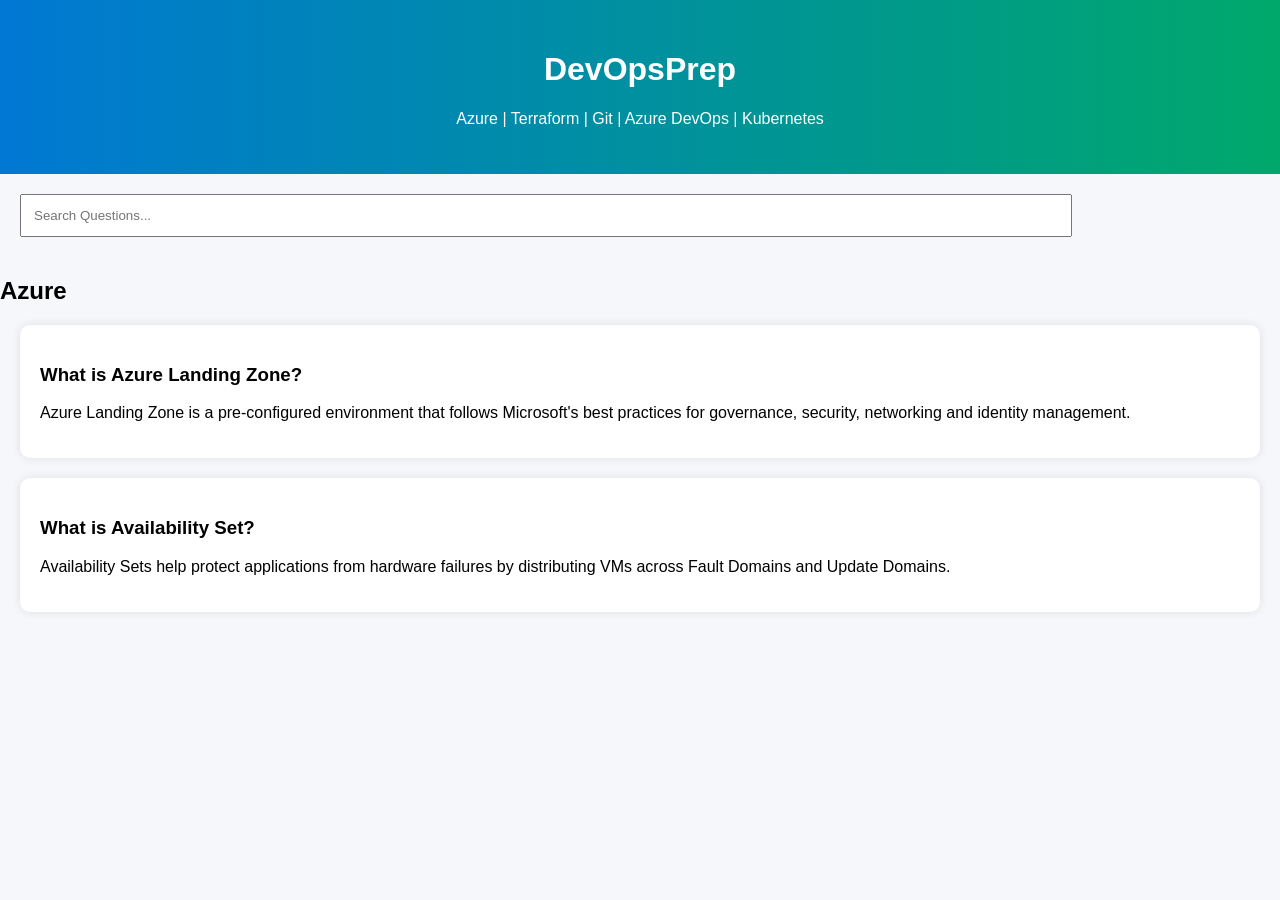
==== index.html @ bb23c623 "Initial Commit" ====
<!DOCTYPE html>
<html>
<head>
    <title>DevOpsPrep</title>
    <link rel="stylesheet" href="style.css">
</head>
<body>

<header>
    <h1>DevOpsPrep</h1>
    <p>Azure | Terraform | Git | Azure DevOps | Kubernetes</p>
</header>

<input type="text" id="search" placeholder="Search Questions...">

<section>

<h2>Azure</h2>

<div class="card">
<h3>What is Azure Landing Zone?</h3>
<p>
Azure Landing Zone is a pre-configured environment that follows Microsoft's best practices for governance, security, networking and identity management.
</p>
</div>

<div class="card">
<h3>What is Availability Set?</h3>
<p>
Availability Sets help protect applications from hardware failures by distributing VMs across Fault Domains and Update Domains.
</p>
</div>

</section>

<script src="script.js"></script>

</body>
</html>
---- style.css ----
body{
font-family:Arial;
background:#f5f7fa;
margin:0;
}

header{
background:linear-gradient(
90deg,
#0078D4,
#00A86B
);
color:white;
padding:30px;
text-align:center;
}

#search{
width:80%;
padding:12px;
margin:20px;
}

.card{
background:white;
margin:20px;
padding:20px;
border-radius:10px;
box-shadow:0 0 10px rgba(0,0,0,.1);
}
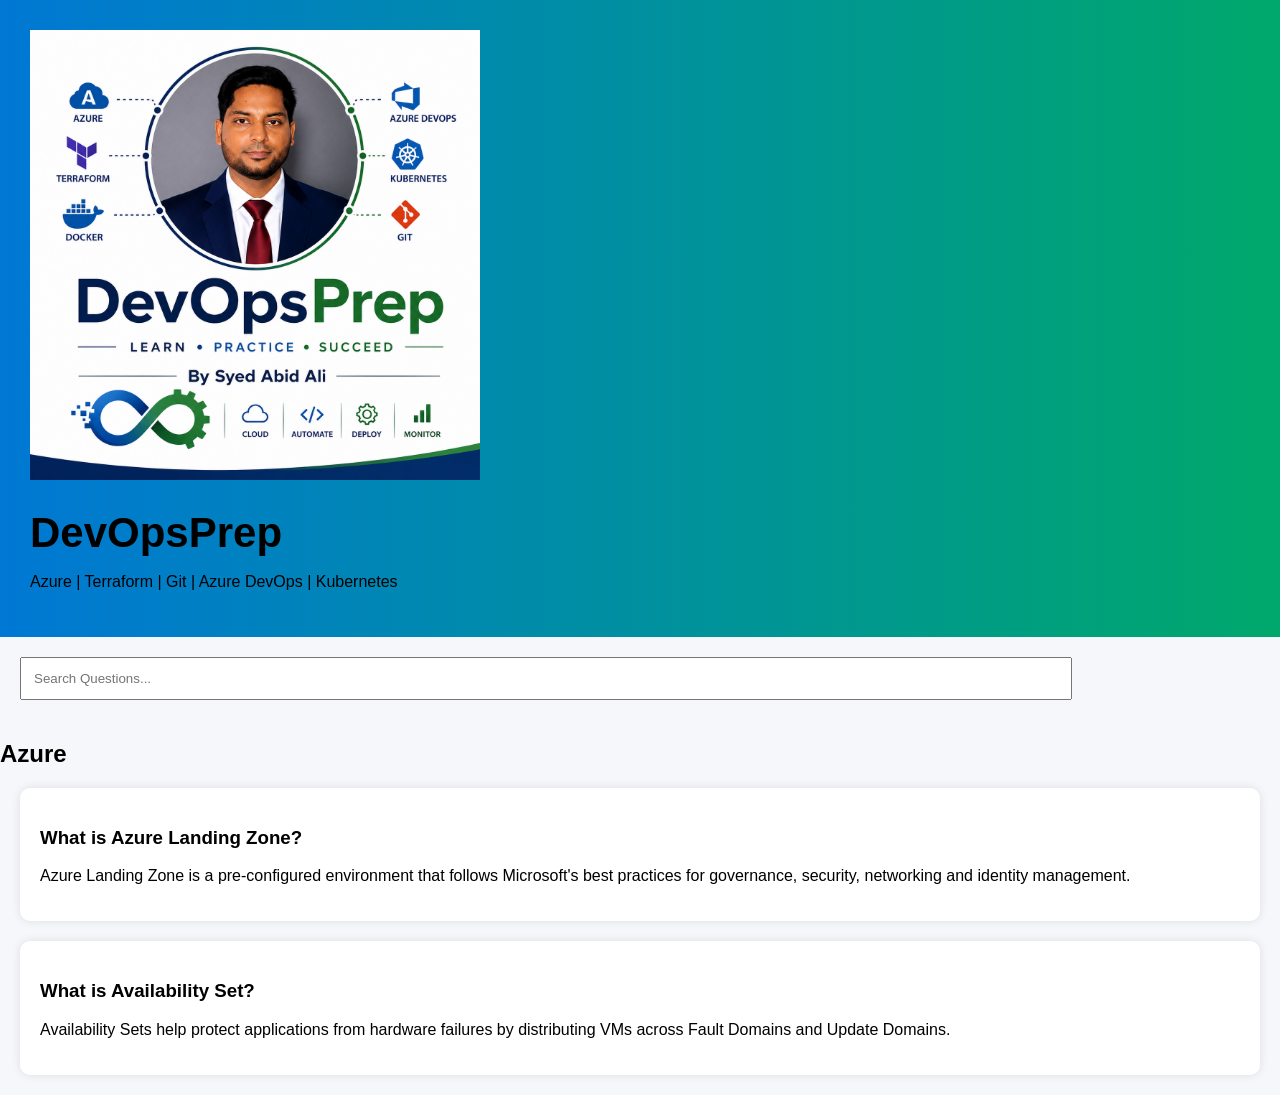
==== commit fbdc1b47: "logo-add" ====
--- a/index.html
+++ b/index.html
@@ -7,6 +7,7 @@
 <body>
 
 <header>
+    <img src="images/logo.png" alt="DevOpsPrep Logo" width="450">
     <h1>DevOpsPrep</h1>
     <p>Azure | Terraform | Git | Azure DevOps | Kubernetes</p>
 </header>
--- a/style.css
+++ b/style.css
@@ -5,14 +5,20 @@
 }
 
 header{
-background:linear-gradient(
-90deg,
-#0078D4,
-#00A86B
-);
-color:white;
+background: linear-gradient(90deg,#0078D4,#00A86B);
+color;
 padding:30px;
-text-align:center;
+text-align;
+}
+
+header img{
+display;
+margin:0 auto 15px;
+}
+
+header h1{
+margin:10px 0;
+font-size:42px;
 }
 
 #search{
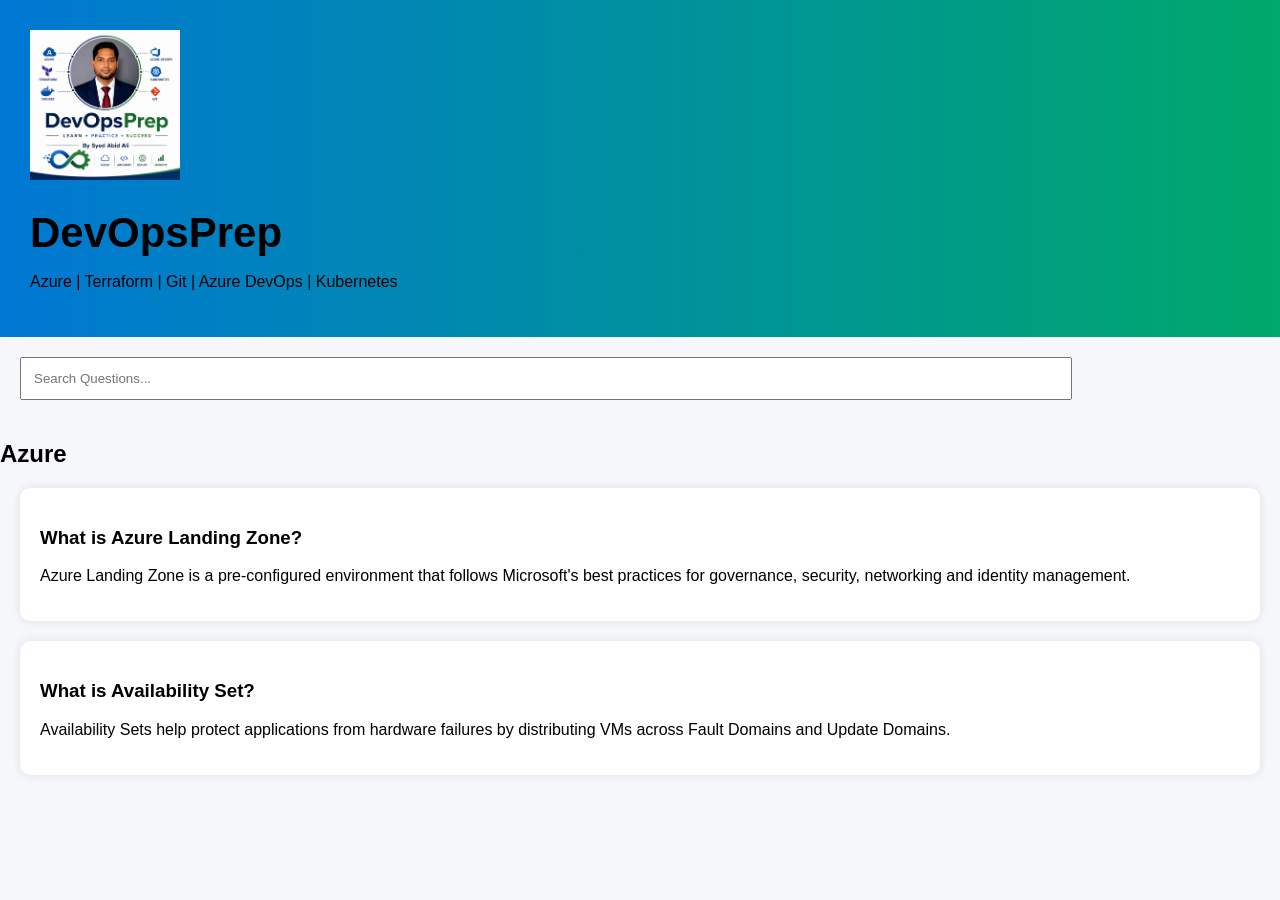
==== commit 05def289: "logo-resize" ====
--- a/index.html
+++ b/index.html
@@ -7,7 +7,7 @@
 <body>
 
 <header>
-    <img src="images/logo.png" alt="DevOpsPrep Logo" width="450">
+    <img src="images/logo.png" alt="DevOpsPrep Logo" width="150">
     <h1>DevOpsPrep</h1>
     <p>Azure | Terraform | Git | Azure DevOps | Kubernetes</p>
 </header>
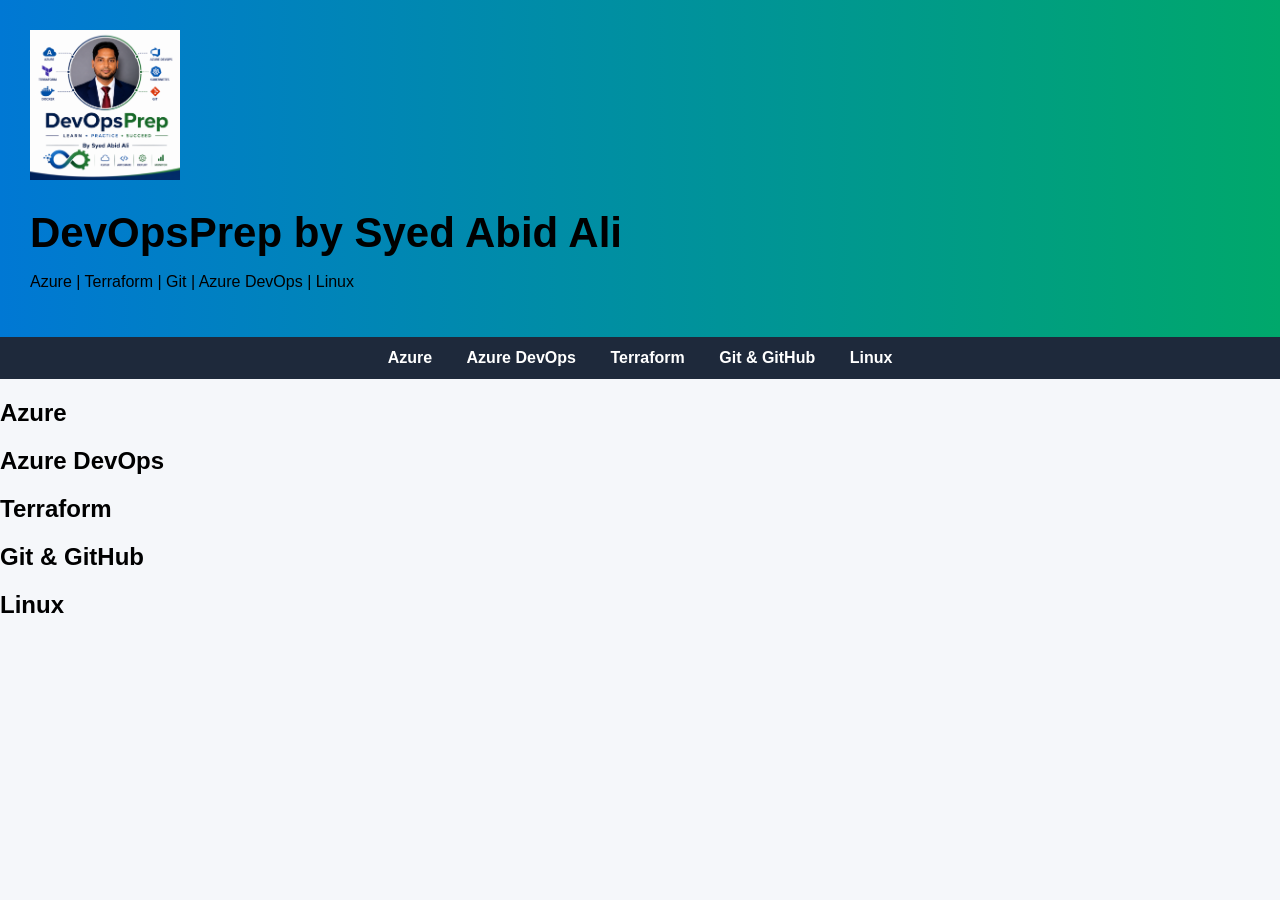
==== commit 1c33cfa5: "navigation-add" ====
--- a/index.html
+++ b/index.html
@@ -8,30 +8,41 @@
 
 <header>
     <img src="images/logo.png" alt="DevOpsPrep Logo" width="150">
-    <h1>DevOpsPrep</h1>
-    <p>Azure | Terraform | Git | Azure DevOps | Kubernetes</p>
+    <h1>DevOpsPrep by Syed Abid Ali</h1>
+    <p>Azure | Terraform | Git | Azure DevOps | Linux</p>
 </header>
+<!-- Navigation Menu -->
+<nav class="navbar">
+    <a href="#azure">Azure</a>
+    <a href="#ado">Azure DevOps</a>
+    <a href="#terraform">Terraform</a>
+    <a href="#git">Git & GitHub</a>
+    <a href="#linux">Linux</a>
+</nav>
 
-<input type="text" id="search" placeholder="Search Questions...">
+<section id="azure">
+    <h2>Azure</h2>
+    <!-- Azure content -->
+</section>
 
-<section>
+<section id="ado">
+    <h2>Azure DevOps</h2>
+    <!-- Azure DevOps content -->
+</section>
 
-<h2>Azure</h2>
+<section id="terraform">
+    <h2>Terraform</h2>
+    <!-- Terraform content -->
+</section>
 
-<div class="card">
-<h3>What is Azure Landing Zone?</h3>
-<p>
-Azure Landing Zone is a pre-configured environment that follows Microsoft's best practices for governance, security, networking and identity management.
-</p>
-</div>
+<section id="git">
+    <h2>Git & GitHub</h2>
+    <!-- Git content -->
+</section>
 
-<div class="card">
-<h3>What is Availability Set?</h3>
-<p>
-Availability Sets help protect applications from hardware failures by distributing VMs across Fault Domains and Update Domains.
-</p>
-</div>
-
+<section id="linux">
+    <h2>Linux</h2>
+    <!-- Linux content -->
 </section>
 
 <script src="script.js"></script>
--- a/style.css
+++ b/style.css
@@ -33,4 +33,29 @@
 padding:20px;
 border-radius:10px;
 box-shadow:0 0 10px rgba(0,0,0,.1);
+}
+
+/* Navigation Menu */
+.navbar {
+    background: #1e293b;
+    padding: 12px;
+    text-align: center;
+    position: sticky;
+    top: 0;
+    z-index: 1000;
+}
+
+.navbar a {
+    color: white;
+    text-decoration: none;
+    margin: 0 15px;
+    font-weight: 600;
+    transition: color 0.3s;
+}
+
+.navbar a:hover {
+    color: #38bdf8;
+}
+html {
+    scroll-behavior: smooth;
 }
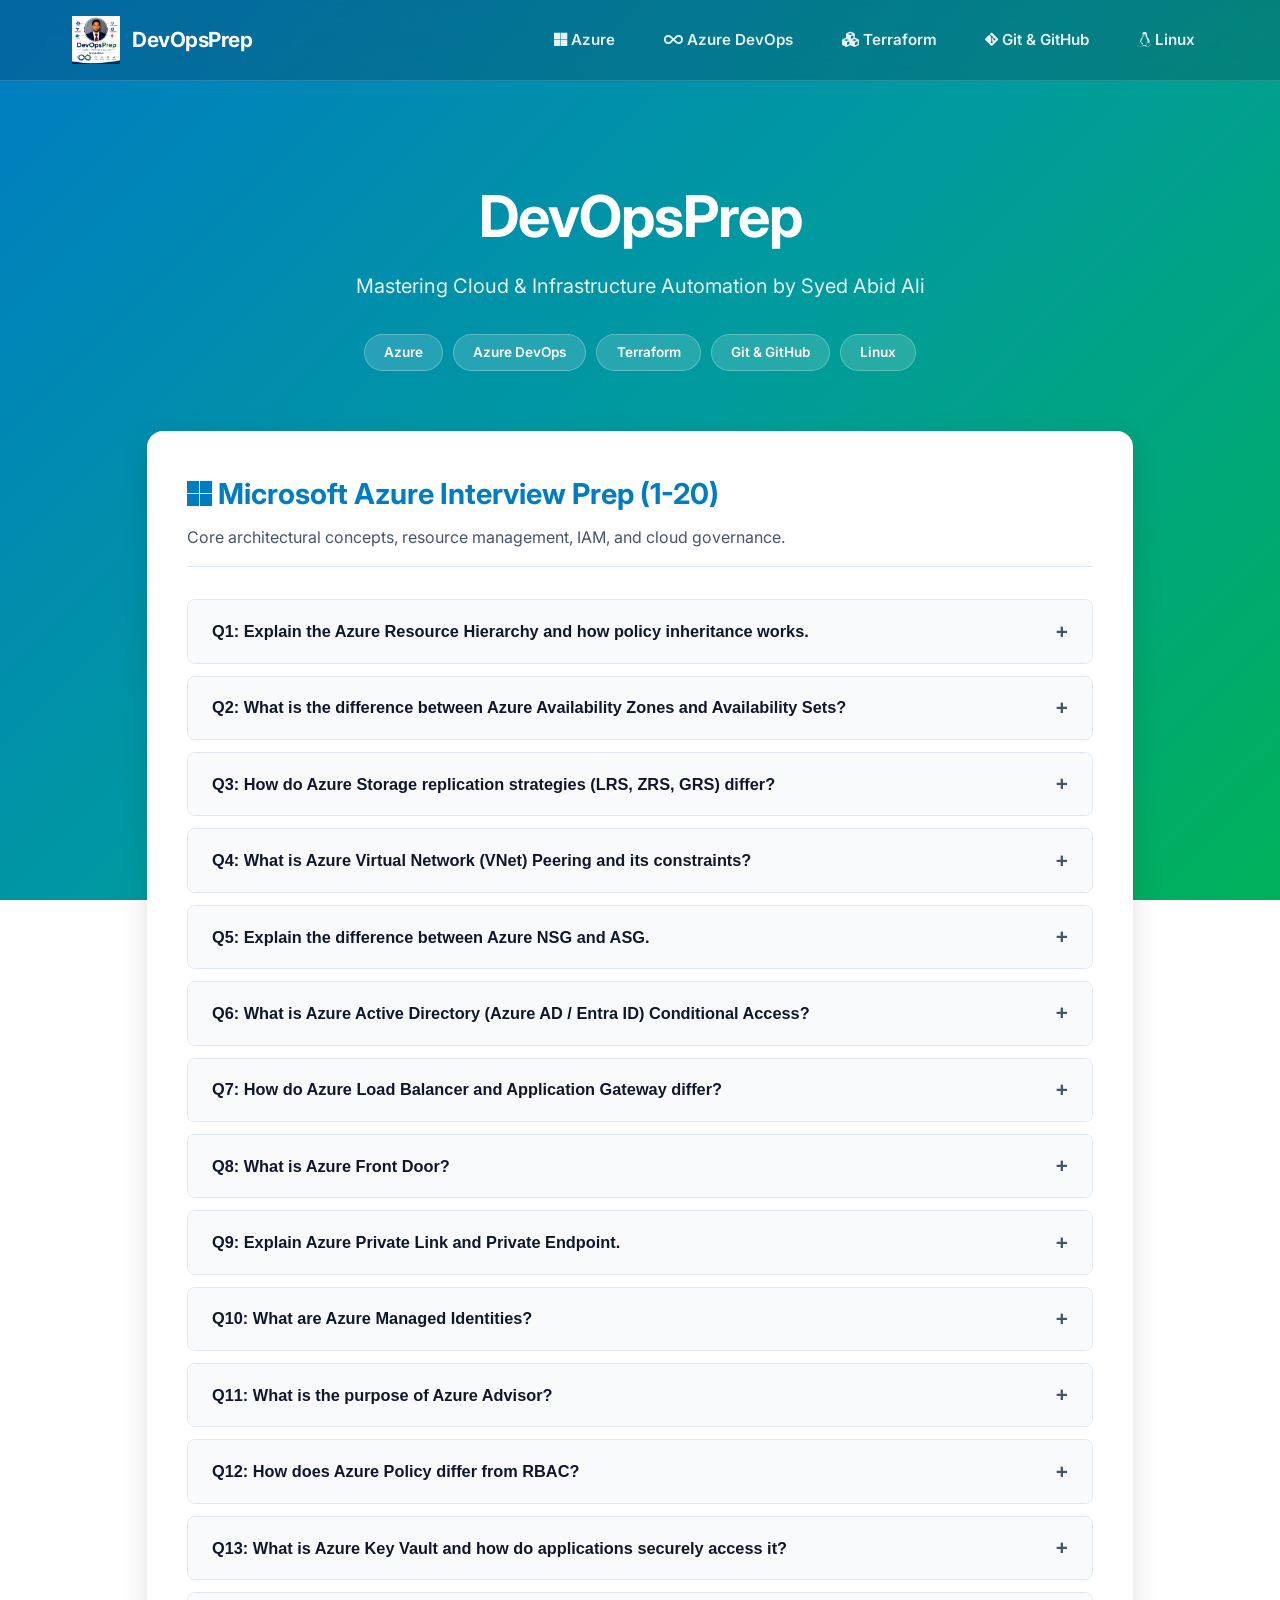
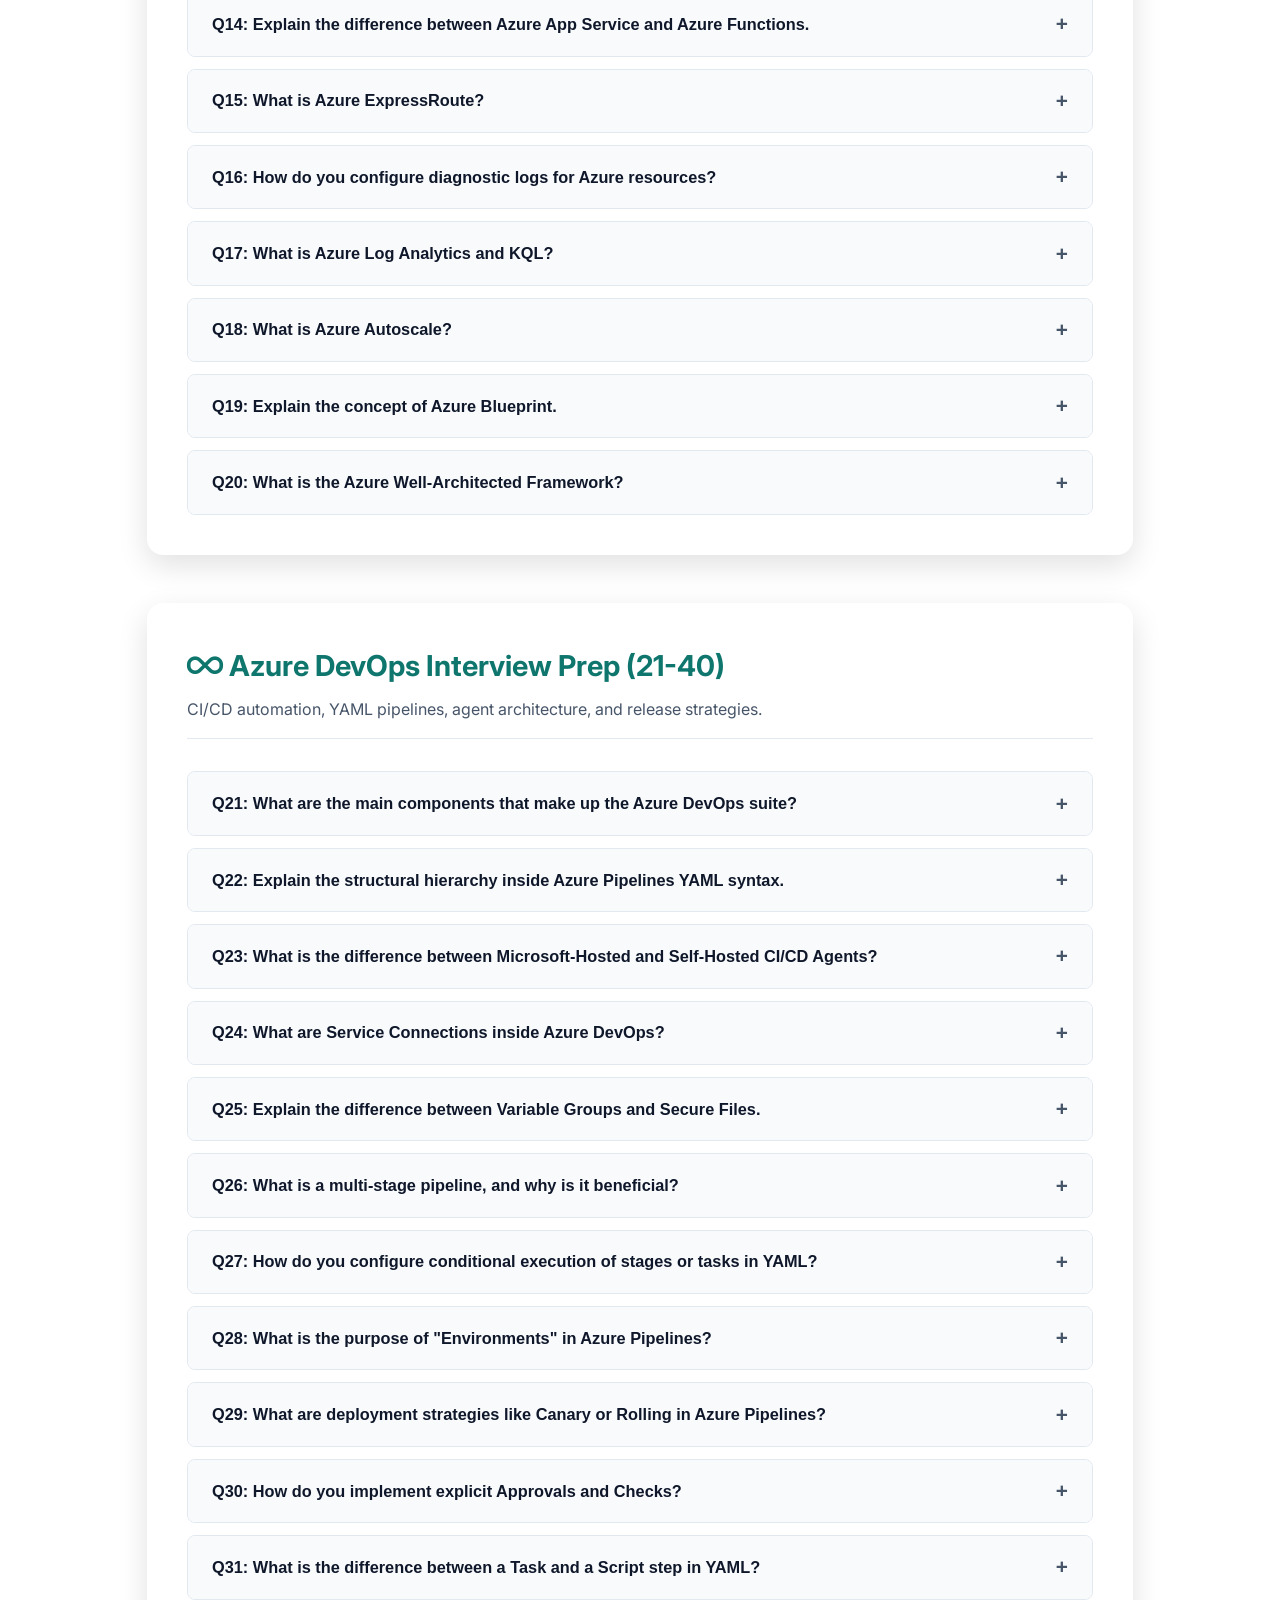
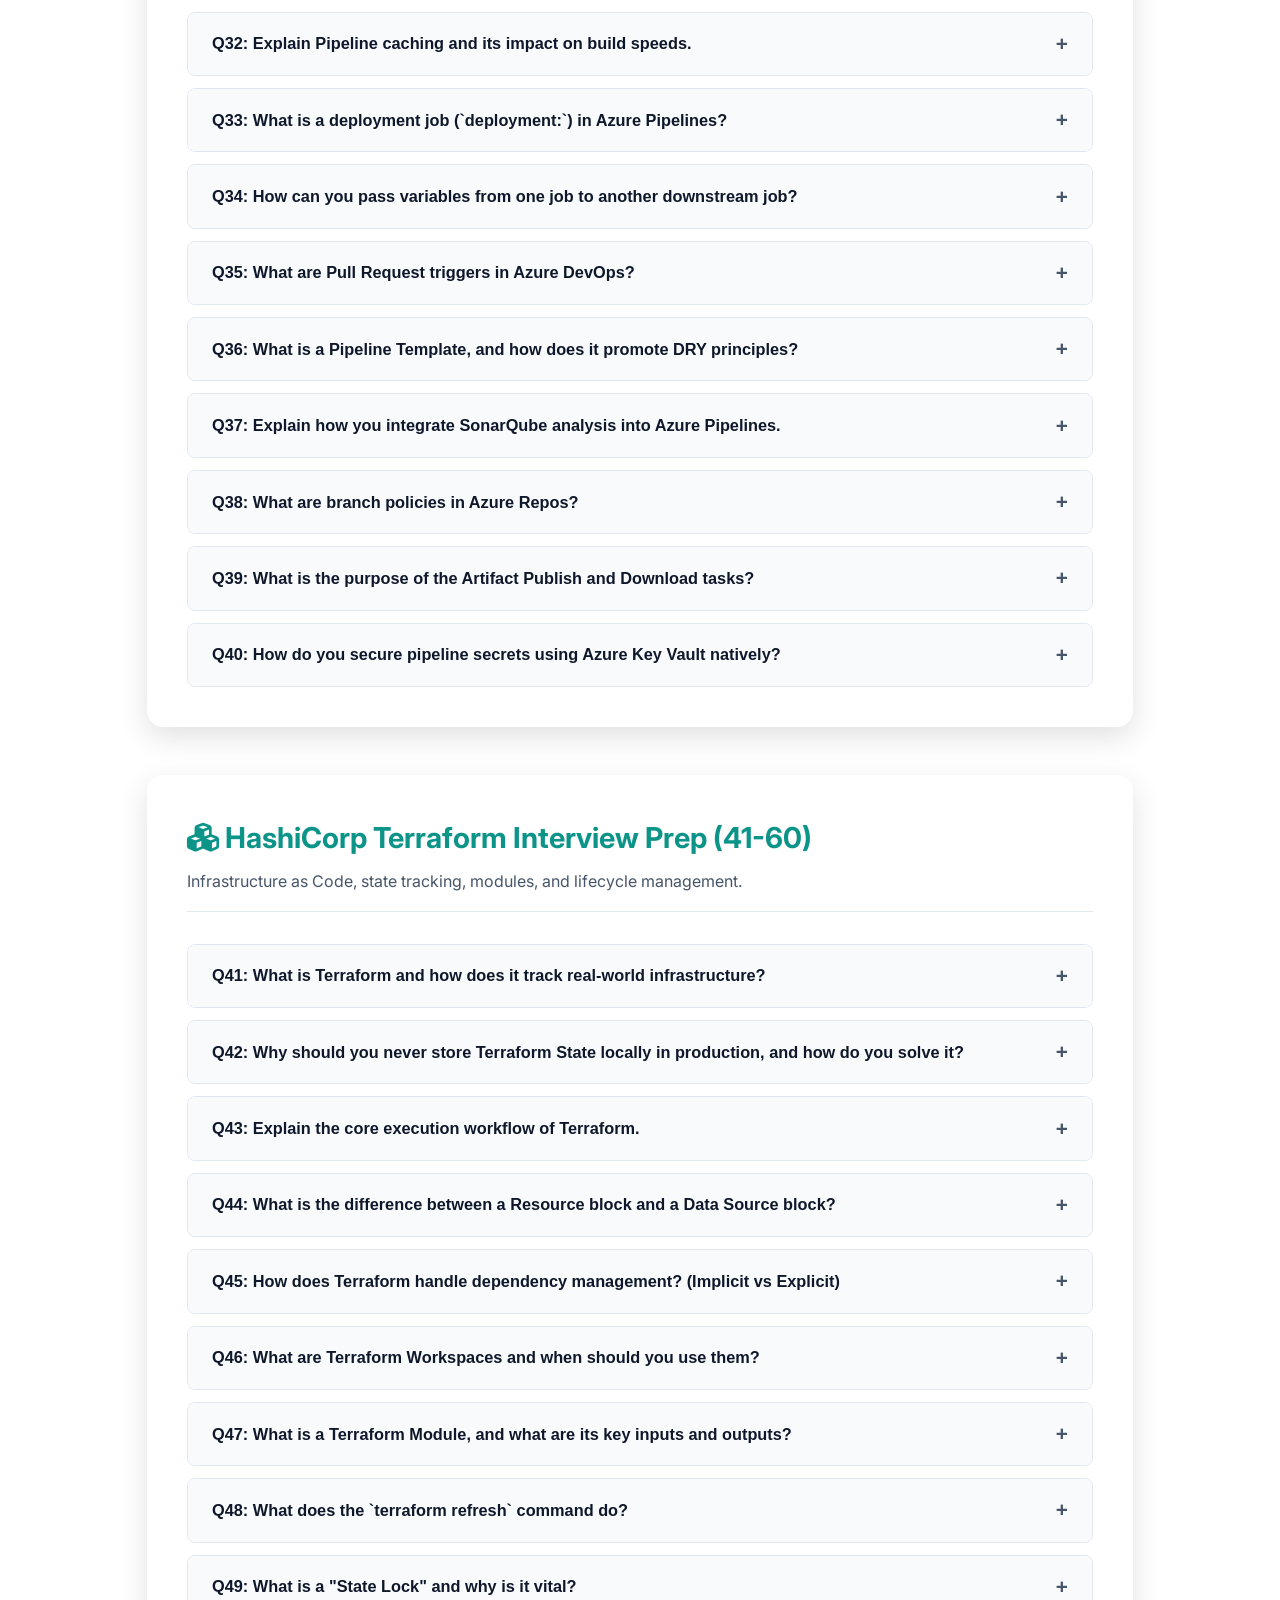
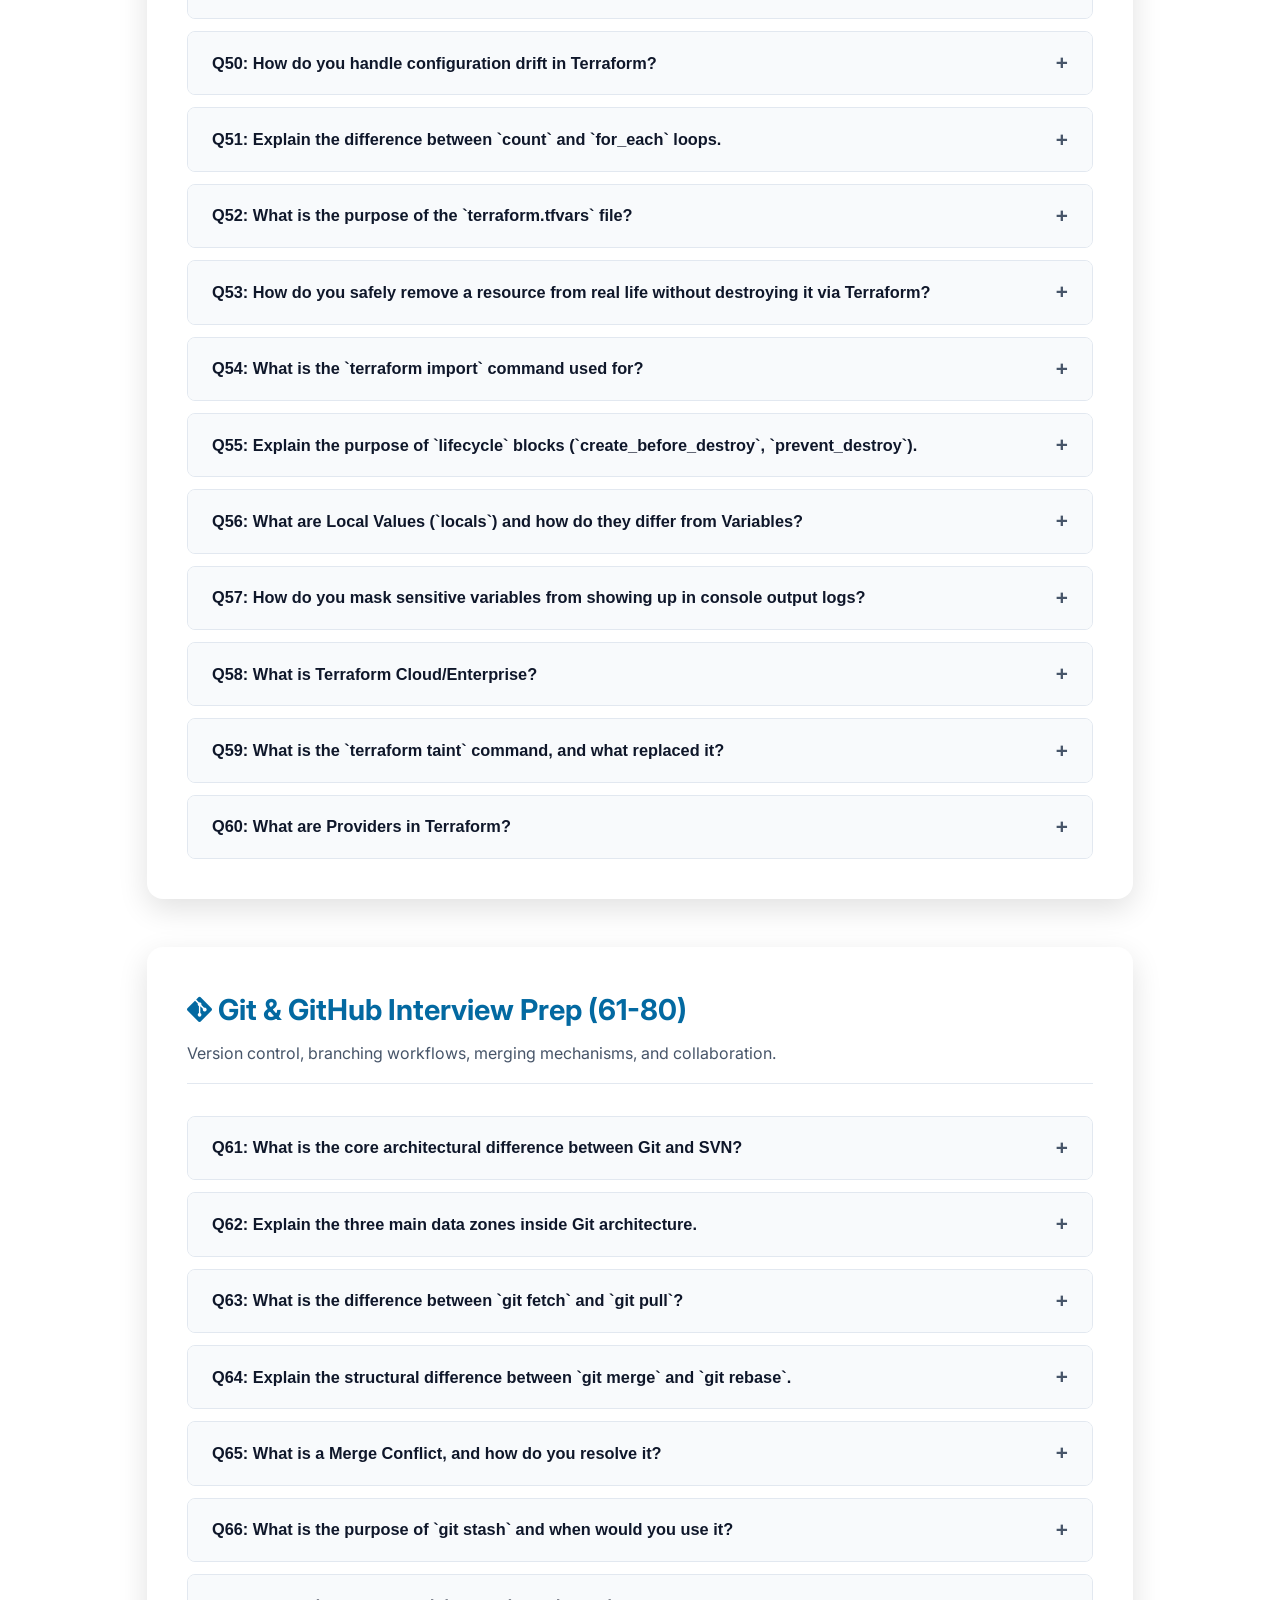
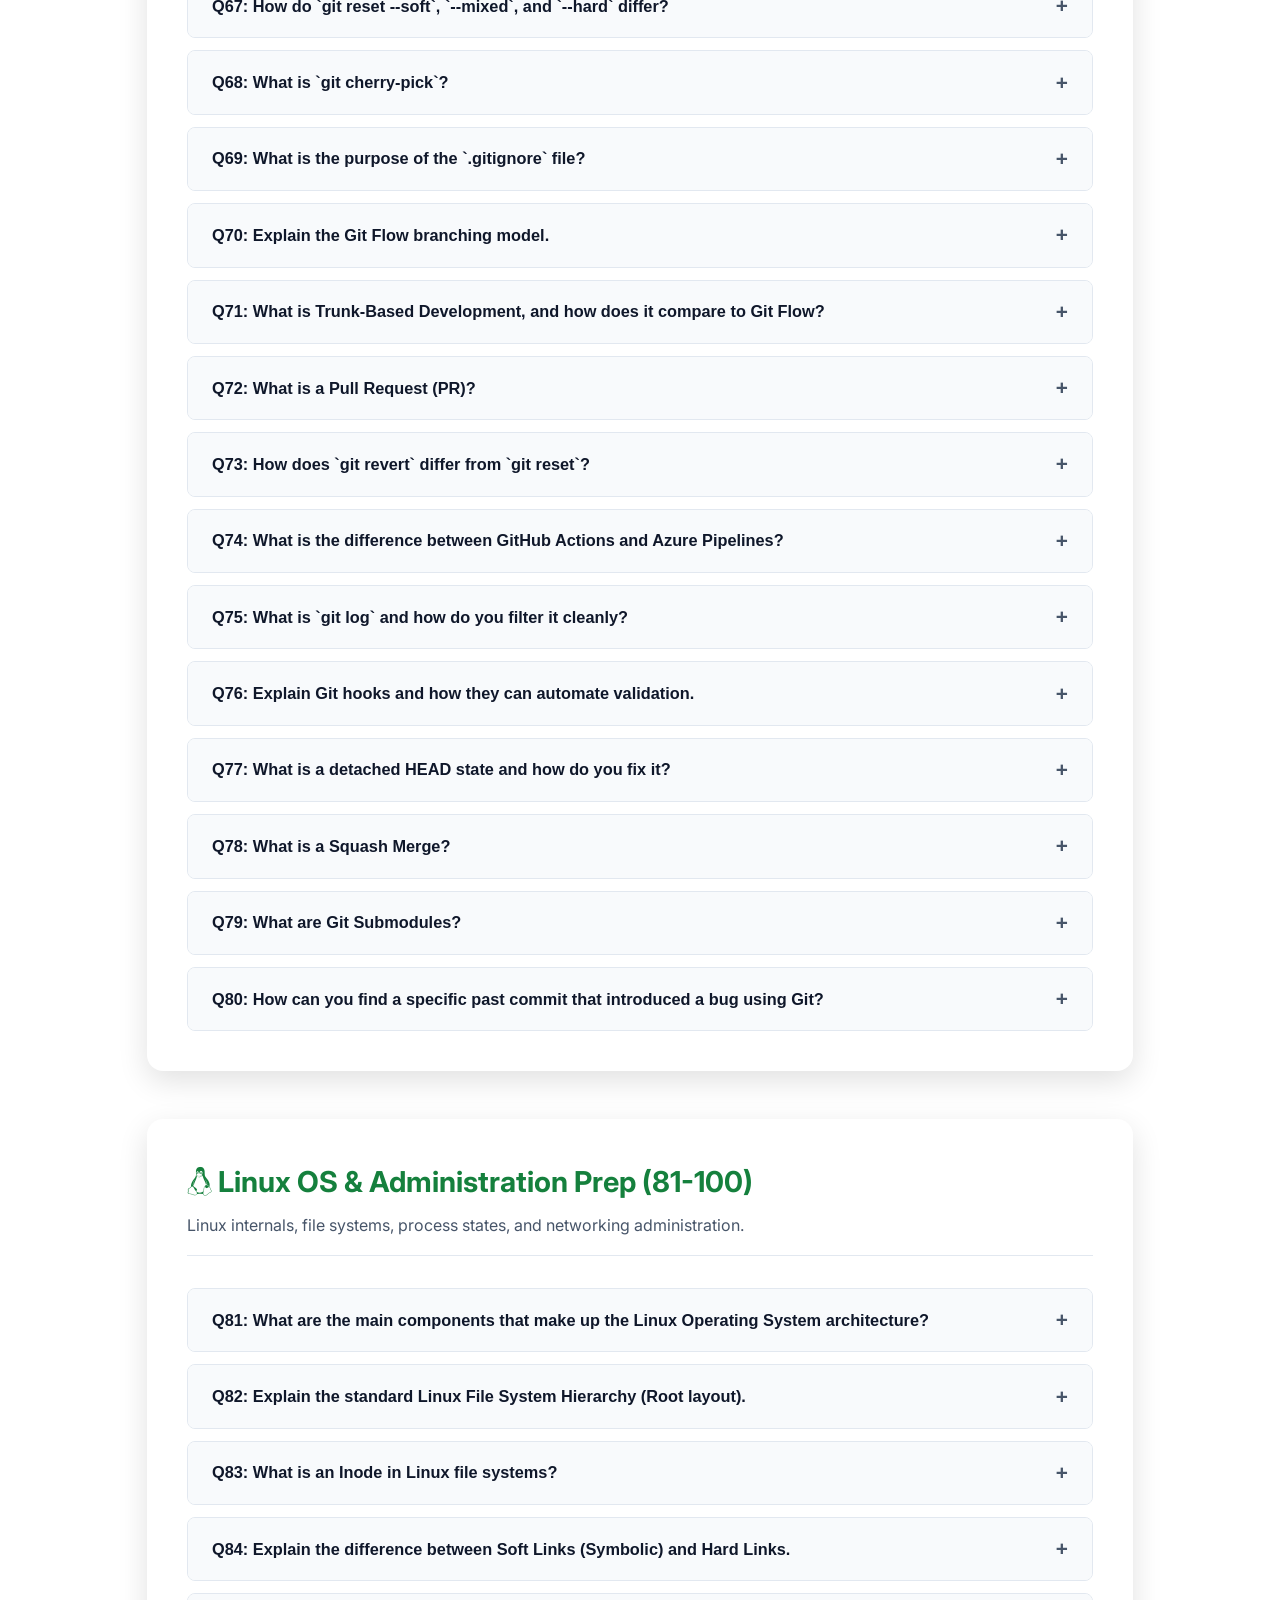
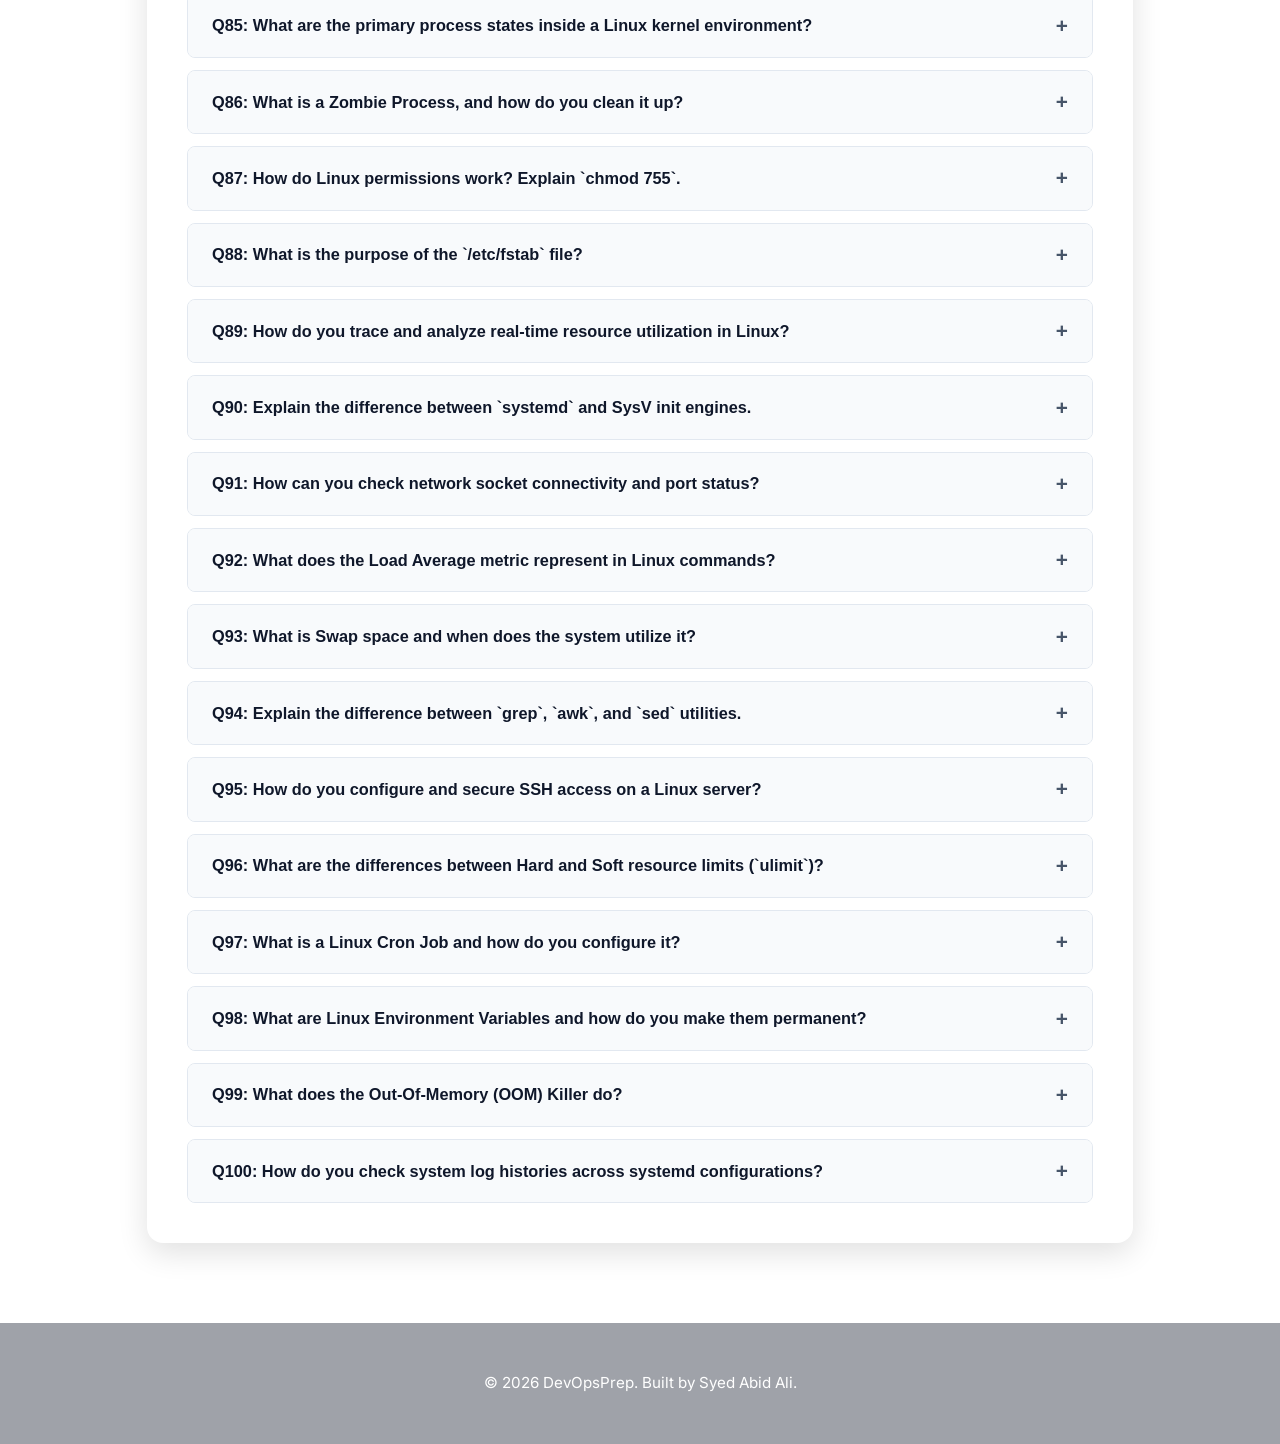
==== commit c820bde6: "q&a-added" ====
--- a/index.html
+++ b/index.html
@@ -1,51 +1,801 @@
 <!DOCTYPE html>
-<html>
+<html lang="en">
 <head>
-    <title>DevOpsPrep</title>
+    <meta charset="UTF-8">
+    <meta name="viewport" content="width=device-width, initial-scale=1.0">
+    <title>DevOpsPrep | Syed Abid Ali</title>
+    <link href="https://fonts.googleapis.com/css2?family=Inter:wght@300;400;500;600;700&display=swap" rel="stylesheet">
+    <link rel="stylesheet" href="https://cdnjs.cloudflare.com/ajax/libs/font-awesome/6.4.0/css/all.min.css">
     <link rel="stylesheet" href="style.css">
 </head>
 <body>
 
-<header>
-    <img src="images/logo.png" alt="DevOpsPrep Logo" width="150">
-    <h1>DevOpsPrep by Syed Abid Ali</h1>
-    <p>Azure | Terraform | Git | Azure DevOps | Linux</p>
-</header>
-<!-- Navigation Menu -->
-<nav class="navbar">
-    <a href="#azure">Azure</a>
-    <a href="#ado">Azure DevOps</a>
-    <a href="#terraform">Terraform</a>
-    <a href="#git">Git & GitHub</a>
-    <a href="#linux">Linux</a>
-</nav>
-
-<section id="azure">
-    <h2>Azure</h2>
-    <!-- Azure content -->
-</section>
-
-<section id="ado">
-    <h2>Azure DevOps</h2>
-    <!-- Azure DevOps content -->
-</section>
-
-<section id="terraform">
-    <h2>Terraform</h2>
-    <!-- Terraform content -->
-</section>
-
-<section id="git">
-    <h2>Git & GitHub</h2>
-    <!-- Git content -->
-</section>
-
-<section id="linux">
-    <h2>Linux</h2>
-    <!-- Linux content -->
-</section>
-
-<script src="script.js"></script>
-
+    <!-- Fixed Navigation Header -->
+    <header class="main-header">
+        <div class="nav-container">
+            <div class="logo-area">
+                <img src="images/logo.png" alt="DevOpsPrep Logo" class="logo">
+                <span class="site-title">DevOpsPrep</span>
+            </div>
+            <nav class="navbar">
+                <a href="#azure"><i class="fab fa-microsoft"></i> Azure</a>
+                <a href="#ado"><i class="fas fa-infinity"></i> Azure DevOps</a>
+                <a href="#terraform"><i class="fas fa-cubes"></i> Terraform</a>
+                <a href="#git"><i class="fab fa-git-alt"></i> Git & GitHub</a>
+                <a href="#linux"><i class="fab fa-linux"></i> Linux</a>
+            </nav>
+        </div>
+    </header>
+
+    <!-- Hero Section -->
+    <section class="hero">
+        <div class="hero-content">
+            <h1>DevOpsPrep</h1>
+            <p class="subtitle">Mastering Cloud & Infrastructure Automation by Syed Abid Ali</p>
+            <div class="tags">
+                <span>Azure</span>
+                <span>Azure DevOps</span>
+                <span>Terraform</span>
+                <span>Git & GitHub</span>
+                <span>Linux</span>
+            </div>
+        </div>
+    </section>
+
+    <!-- Main Interview Dashboard -->
+    <main class="content-container">
+        
+        <!-- ================= AZURE SECTION ================= -->
+        <section id="azure" class="card-section">
+            <h2><i class="fab fa-microsoft"></i> Microsoft Azure Interview Prep (1-20)</h2>
+            <p class="section-desc">Core architectural concepts, resource management, IAM, and cloud governance.</p>
+            
+            <div class="interview-container">
+                <!-- Q1 -->
+                <div class="qa-block">
+                    <button class="accordion-btn">Q1: Explain the Azure Resource Hierarchy and how policy inheritance works.</button>
+                    <div class="accordion-content">
+                        <p>Azure organizes resources into four levels: Management Groups, Subscriptions, Resource Groups, and Resources. Any Azure Policy or Role-Based Access Control (RBAC) applied at a higher level is inherited automatically by all child elements below it.</p>
+                    </div>
+                </div>
+                <!-- Q2 -->
+                <div class="qa-block">
+                    <button class="accordion-btn">Q2: What is the difference between Azure Availability Zones and Availability Sets?</button>
+                    <div class="accordion-content">
+                        <p>Availability Sets protect applications against local hardware failures within a single datacenter by distributing VMs across Fault and Update domains. Availability Zones protect against an entire datacenter failure by placing VMs across physically separate datacenters within an Azure region.</p>
+                    </div>
+                </div>
+                <!-- Q3 -->
+                <div class="qa-block">
+                    <button class="accordion-btn">Q3: How do Azure Storage replication strategies (LRS, ZRS, GRS) differ?</button>
+                    <div class="accordion-content">
+                        <p>LRS (Locally Redundant Storage) replicates data 3 times within a single datacenter. ZRS (Zone-Redundant Storage) replicates synchronously across 3 distinct zones in the region. GRS (Geo-Redundant Storage) copies data to a secondary paired region hundreds of miles away for disaster recovery.</p>
+                    </div>
+                </div>
+                <!-- Q4 -->
+                <div class="qa-block">
+                    <button class="accordion-btn">Q4: What is Azure Virtual Network (VNet) Peering and its constraints?</button>
+                    <div class="accordion-content">
+                        <p>VNet Peering seamlessly connects two Azure virtual networks over the Microsoft backbone network, allowing traffic to route privately without using public internet or VPN gateways. VNets cannot have overlapping IP address spaces to be peered.</p>
+                    </div>
+                </div>
+                <!-- Q5 -->
+                <div class="qa-block">
+                    <button class="accordion-btn">Q5: Explain the difference between Azure NSG and ASG.</button>
+                    <div class="accordion-content">
+                        <p>A Network Security Group (NSG) contains stateful firewall rules applied to subnets or individual network interfaces. An Application Security Group (ASG) allows you to group VMs under a logical tag name and use that tag as a source/destination filter inside an NSG rule, avoiding explicit IP maintenance.</p>
+                    </div>
+                </div>
+                <!-- Q6 -->
+                <div class="qa-block">
+                    <button class="accordion-btn">Q6: What is Azure Active Directory (Azure AD / Entra ID) Conditional Access?</button>
+                    <div class="accordion-content">
+                        <p>Conditional Access is a policy engine that evaluates contextual signals (like user identity, location, device health, and application target) to enforce security requirements such as MFA, blocks, or session limitations before granting access.</p>
+                    </div>
+                </div>
+                <!-- Q7 -->
+                <div class="qa-block">
+                    <button class="accordion-btn">Q7: How do Azure Load Balancer and Application Gateway differ?</button>
+                    <div class="accordion-content">
+                        <p>Azure Load Balancer operates at Layer 4 (Transport layer - TCP/UDP) and routes traffic solely based on IP and port. Azure Application Gateway is a Layer 7 (Application layer) load balancer that supports URL path-based routing, SSL termination, and features an integrated Web Application Firewall (WAF).</p>
+                    </div>
+                </div>
+                <!-- Q8 -->
+                <div class="qa-block">
+                    <button class="accordion-btn">Q8: What is Azure Front Door?</button>
+                    <div class="accordion-content">
+                        <p>Azure Front Door is a global, scalable entry-point that uses the Microsoft global edge network to deliver high-performance, fast, and secure web applications with global Layer 7 load balancing and CDN capabilities.</p>
+                    </div>
+                </div>
+                <!-- Q9 -->
+                <div class="qa-block">
+                    <button class="accordion-btn">Q9: Explain Azure Private Link and Private Endpoint.</button>
+                    <div class="accordion-content">
+                        <p>A Private Endpoint is a specific private IP address allocated from your VNet to access an Azure PaaS service (e.g., Azure SQL). Azure Private Link ensures all traffic between your VNet and that PaaS service stays entirely within the private Microsoft backbone network, bypassing the public internet.</p>
+                    </div>
+                </div>
+                <!-- Q10 -->
+                <div class="qa-block">
+                    <button class="accordion-btn">Q10: What are Azure Managed Identities?</button>
+                    <div class="accordion-content">
+                        <p>Managed Identities provide an automatically managed identity in Microsoft Entra ID for cloud applications to use when connecting to resources. This eliminates the risk of hardcoding service principal credentials or connection strings in your source code.</p>
+                    </div>
+                </div>
+                <!-- Q11 -->
+                <div class="qa-block">
+                    <button class="accordion-btn">Q11: What is the purpose of Azure Advisor?</button>
+                    <div class="accordion-content">
+                        <p>Azure Advisor is a personalized cloud consultant tool that analyzes your deployed resource configurations and telemetry to provide best practice recommendations across high availability, security, performance, operational excellence, and cost optimization.</p>
+                    </div>
+                </div>
+                <!-- Q12 -->
+                <div class="qa-block">
+                    <button class="accordion-btn">Q12: How does Azure Policy differ from RBAC?</button>
+                    <div class="accordion-content">
+                        <p>RBAC regulates *who* has access permissions to manage specific Azure resources (focusing on user actions). Azure Policy regulates resource properties during deployment, evaluating *what* configurations are allowed (e.g., preventing the creation of unencrypted disks regardless of user access level).</p>
+                    </div>
+                </div>
+                <!-- Q13 -->
+                <div class="qa-block">
+                    <button class="accordion-btn">Q13: What is Azure Key Vault and how do applications securely access it?</button>
+                    <div class="accordion-content">
+                        <p>Azure Key Vault is a centralized cloud service for securely storing cryptographic keys, application secrets, certificates, and passwords. Applications authenticate to it securely using Azure Managed Identities, preventing any secret sprawl.</p>
+                    </div>
+                </div>
+                <!-- Q14 -->
+                <div class="qa-block">
+                    <button class="accordion-btn">Q14: Explain the difference between Azure App Service and Azure Functions.</button>
+                    <div class="accordion-content">
+                        <p>Azure App Service is a fully managed HTTP-based platform-as-a-service (PaaS) meant for hosting monolithic or multi-tier web applications. Azure Functions is a serverless, event-driven compute platform engineered to run short, stateless execution snippets triggered by external hooks.</p>
+                    </div>
+                </div>
+                <!-- Q15 -->
+                <div class="qa-block">
+                    <button class="accordion-btn">Q15: What is Azure ExpressRoute?</button>
+                    <div class="accordion-content">
+                        <p>ExpressRoute lets you extend your on-premises networks into the Microsoft cloud over a dedicated, private connection facilitated by a connectivity provider. This traffic does not go over the public internet, ensuring lower latency and higher reliability.</p>
+                    </div>
+                </div>
+                <!-- Q16 -->
+                <div class="qa-block">
+                    <button class="accordion-btn">Q16: How do you configure diagnostic logs for Azure resources?</button>
+                    <div class="accordion-content">
+                        <p>Diagnostic logs are enabled via Diagnostic Settings on individual resources. They can be streamed directly to a Log Analytics Workspace for querying, stored securely inside an Azure Storage Account, or streamed to an Event Hub for external SIEM consumption.</p>
+                    </div>
+                </div>
+                <!-- Q17 -->
+                <div class="qa-block">
+                    <button class="accordion-btn">Q17: What is Azure Log Analytics and KQL?</button>
+                    <div class="accordion-content">
+                        <p>Log Analytics is the primary workspace engine inside Azure Monitor that consolidates log telemetry. Kusto Query Language (KQL) is the expressive, high-performance read-only query system used to filter, aggregate, and visualize data inside those logs.</p>
+                    </div>
+                </div>
+                <!-- Q18 -->
+                <div class="qa-block">
+                    <button class="accordion-btn">Q18: What is Azure Autoscale?</button>
+                    <div class="accordion-content">
+                        <p>Azure Autoscale is a built-in feature that automatically scales compute resources (like Virtual Machine Scale Sets or App Services) horizontally up or down based on predefined performance metrics (such as CPU utilization or Queue depth) or calendar schedules.</p>
+                    </div>
+                </div>
+                <!-- Q19 -->
+                <div class="qa-block">
+                    <button class="accordion-btn">Q19: Explain the concept of Azure Blueprint.</button>
+                    <div class="accordion-content">
+                        <p>Azure Blueprint enables cloud architects to define a repeatable set of Azure resources, artifacts, and guardrails—including RBAC assignments, policies, and ARM/Bicep templates—to rapidly provision compliant, standardized subscriptions across an organization.</p>
+                    </div>
+                </div>
+                <!-- Q20 -->
+                <div class="qa-block">
+                    <button class="accordion-btn">Q20: What is the Azure Well-Architected Framework?</button>
+                    <div class="accordion-content">
+                        <p>It is a set of guiding design principles used to improve the quality of cloud workloads. It is anchored by five distinct pillars: Reliability, Security, Cost Optimization, Operational Excellence, and Performance Efficiency.</p>
+                    </div>
+                </div>
+            </div>
+        </section>
+
+        <!-- ================= AZURE DEVOPS SECTION ================= -->
+        <section id="ado" class="card-section">
+            <h2><i class="fas fa-infinity"></i> Azure DevOps Interview Prep (21-40)</h2>
+            <p class="section-desc">CI/CD automation, YAML pipelines, agent architecture, and release strategies.</p>
+            
+            <div class="interview-container">
+                <!-- Q21 -->
+                <div class="qa-block">
+                    <button class="accordion-btn">Q21: What are the main components that make up the Azure DevOps suite?</button>
+                    <div class="accordion-content">
+                        <p>Azure DevOps comprises five primary modules: Azure Boards (agile project management), Azure Repos (Git source control), Azure Pipelines (CI/CD engine), Azure Test Plans (manual and exploratory testing), and Azure Artifacts (package management for NuGet, npm, Maven).</p>
+                    </div>
+                </div>
+                <!-- Q22 -->
+                <div class="qa-block">
+                    <button class="accordion-btn">Q22: Explain the structural hierarchy inside Azure Pipelines YAML syntax.</button>
+                    <div class="accordion-content">
+                        <p>A YAML pipeline is structured hierarchically into: **Pipeline** (the root workflow), **Stages** (major logical boundaries like Build, Test, Deploy), **Jobs** (execution blocks running on a single agent), and **Steps** (individual tasks, scripts, or actions run sequentially inside a job).</p>
+                    </div>
+                </div>
+                <!-- Q23 -->
+                <div class="qa-block">
+                    <button class="accordion-btn">Q23: What is the difference between Microsoft-Hosted and Self-Hosted CI/CD Agents?</button>
+                    <div class="accordion-content">
+                        <p>Microsoft-Hosted agents are fresh, isolated virtual machines managed entirely by Microsoft that spin down after each job run. Self-Hosted agents are dedicated virtual or physical machines managed by you, providing full control over cached dependencies, tools, and local network access.</p>
+                    </div>
+                </div>
+                <!-- Q24 -->
+                <div class="qa-block">
+                    <button class="accordion-btn">Q24: What are Service Connections inside Azure DevOps?</button>
+                    <div class="accordion-content">
+                        <p>Service Connections are secure abstracts used to store credentials and authenticate Azure DevOps agents to external systems like Microsoft Azure Subscriptions, SonarQube, GitHub, or Docker registries without exposing plaintext secrets in code.</p>
+                    </div>
+                </div>
+                <!-- Q25 -->
+                <div class="qa-block">
+                    <button class="accordion-btn">Q25: Explain the difference between Variable Groups and Secure Files.</button>
+                    <div class="accordion-content">
+                        <p>Variable Groups store key-value configurations and secret keys that can be shared across multiple pipelines. Secure Files are used to store sensitive binary files, such as SSH private keys or Apple distribution certificates, securely within Azure DevOps without tracking them in git.</p>
+                    </div>
+                </div>
+                <!-- Q26 -->
+                <div class="qa-block">
+                    <button class="accordion-btn">Q26: What is a multi-stage pipeline, and why is it beneficial?</button>
+                    <div class="accordion-content">
+                        <p>A multi-stage pipeline defines both continuous integration (CI) and continuous delivery (CD) inside a single YAML file. It allows engineers to visually track code progression from unit tests and building artifacts all the way through Dev, QA, and Production environments in sequence.</p>
+                    </div>
+                </div>
+                <!-- Q27 -->
+                <div class="qa-block">
+                    <button class="accordion-btn">Q27: How do you configure conditional execution of stages or tasks in YAML?</button>
+                    <div class="accordion-content">
+                        <p>You use the `condition` property accompanied by built-in expressions. For example, setting `condition: succeeded('BuildStage')` or `condition: and(succeeded(), eq(variables['Build.SourceBranch'], 'refs/heads/main'))` ensures a task only executes if preceding blocks succeed on the main branch.</p>
+                    </div>
+                </div>
+                <!-- Q28 -->
+                <div class="qa-block">
+                    <button class="accordion-btn">Q28: What is the purpose of "Environments" in Azure Pipelines?</button>
+                    <div class="accordion-content">
+                        <p>Environments represent a logical collection of target deployment resources (e.g., Kubernetes clusters, VMs). Registering them enables deployment tracking, historical traceability back to specific commits, and the enforcement of explicit approval gates or checks.</p>
+                    </div>
+                </div>
+                <!-- Q29 -->
+                <div class="qa-block">
+                    <button class="accordion-btn">Q29: What are deployment strategies like Canary or Rolling in Azure Pipelines?</button>
+                    <div class="accordion-content">
+                        <p>A **Rolling** strategy replaces instances of the old application version with the new version step-by-step across a target cluster. A **Canary** strategy deploys the new version to a tiny fraction of servers first, allowing you to test stability against live user traffic before initiating a full rollout.</p>
+                    </div>
+                </div>
+                <!-- Q30 -->
+                <div class="qa-block">
+                    <button class="accordion-btn">Q30: How do you implement explicit Approvals and Checks?</button>
+                    <div class="accordion-content">
+                        <p>Approvals and Checks are configured via the Azure DevOps UI directly on Service Connections, Agent Pools, or Environments. They intercept pipeline execution, forcing a pause until authorized users sign off or external automated API checks clear.</p>
+                    </div>
+                </div>
+                <!-- Q31 -->
+                <div class="qa-block">
+                    <button class="accordion-btn">Q31: What is the difference between a Task and a Script step in YAML?</button>
+                    <div class="accordion-content">
+                        <p>A `script` (or `bash`/`pwsh`) block executes inline terminal commands directly on the host operating system. A `task` is a packaged, reusable block of abstracted code built by Microsoft or third parties to execute complex actions easily (e.g., `AzureResourceManagerTemplateDeployment`).</p>
+                    </div>
+                </div>
+                <!-- Q32 -->
+                <div class="qa-block">
+                    <button class="accordion-btn">Q32: Explain Pipeline caching and its impact on build speeds.</button>
+                    <div class="accordion-content">
+                        <p>Pipeline caching allows you to store files that take a long time to download or compute—such as `node_modules` or NuGet packages—across multiple pipeline runs. If a cache key (typically a hash of a package lock file) matches, the agent restores the directory instantly, cutting down build times.</p>
+                    </div>
+                </div>
+                <!-- Q33 -->
+                <div class="qa-block">
+                    <button class="accordion-btn">Q33: What is a deployment job (`deployment:`) in Azure Pipelines?</button>
+                    <div class="accordion-content">
+                        <p>A deployment job is a specialized type of pipeline job tailored specifically for pushing code to environments. It inherently provides lifecycle hooks (`preDeploy`, `deploy`, `routeTraffic`, `postRouteTraffic`, `on: failure`) and native support for rolling or canary deployment strategies.</p>
+                    </div>
+                </div>
+                <!-- Q34 -->
+                <div class="qa-block">
+                    <button class="accordion-btn">Q34: How can you pass variables from one job to another downstream job?</button>
+                    <div class="accordion-content">
+                        <p>First, emit the variable inside a script step using the logging command syntax: `echo "##vso[task.setvariable variable=myVar;isoutput=true]myValue"`. Then, inside the downstream job, configure a dependency on the first job and fetch it using: `$[dependencies.JobA.outputs['StepName.myVar']]`.</p>
+                    </div>
+                </div>
+                <!-- Q35 -->
+                <div class="qa-block">
+                    <button class="accordion-btn">Q35: What are Pull Request triggers in Azure DevOps?</button>
+                    <div class="accordion-content">
+                        <p>PR triggers automatically execute a validation build pipeline whenever a pull request is opened or updated targeting a protected branch. This ensures that incoming code compiles successfully and passes tests before a developer can merge it.</p>
+                    </div>
+                </div>
+                <!-- Q36 -->
+                <div class="qa-block">
+                    <button class="accordion-btn">Q36: What is a Pipeline Template, and how does it promote DRY principles?</button>
+                    <div class="accordion-content">
+                        <p>Templates allow you to define reusable chunks of stages, jobs, or steps in a standalone YAML file. Other pipelines can then reference this file, injecting specific parameters. This avoids duplication (Don't Repeat Yourself) and enforces compliance standards across multiple teams.</p>
+                    </div>
+                </div>
+                <!-- Q37 -->
+                <div class="qa-block">
+                    <button class="accordion-btn">Q37: Explain how you integrate SonarQube analysis into Azure Pipelines.</button>
+                    <div class="accordion-content">
+                        <p>You install the SonarQube extension from the Marketplace, configure a Service Connection to your SonarQube server, and add three sequential tasks to your YAML build job: `SonarQubePrepare` (injects configuration), your native code compilation step, and `SonarQubeAnalyze` (analyzes and uploads results).</p>
+                    </div>
+                </div>
+                <!-- Q38 -->
+                <div class="qa-block">
+                    <button class="accordion-btn">Q38: What are branch policies in Azure Repos?</button>
+                    <div class="accordion-content">
+                        <p>Branch policies protect key branches (like `main`) by enforcing code quality guardrails. They require a minimum number of successful peer reviews, require a green build pipeline, check for unresolved comments, and prevent unauthorized direct commits.</p>
+                    </div>
+                </div>
+                <!-- Q39 -->
+                <div class="qa-block">
+                    <button class="accordion-btn">Q39: What is the purpose of the Artifact Publish and Download tasks?</button>
+                    <div class="accordion-content">
+                        <p>The `PublishPipelineArtifact` task uploads compiled binaries, packages, or files generated during the build stage up to cloud storage. The `DownloadPipelineArtifact` task retrieves these files in downstream deployment stages, ensuring the exact same binary is deployed across environments.</p>
+                    </div>
+                </div>
+                <!-- Q40 -->
+                <div class="qa-block">
+                    <button class="accordion-btn">Q40: How do you secure pipeline secrets using Azure Key Vault natively?</button>
+                    <div class="accordion-content">
+                        <p>You use the `AzureKeyVault` task inside your pipeline, or link an Azure Key Vault directly to a Variable Group. This queries Key Vault dynamically at runtime, downloading secrets into localized agent memory as masked environment variables that are scrubbed from all execution logs.</p>
+                    </div>
+                </div>
+            </div>
+        </section>
+
+        <!-- ================= TERRAFORM SECTION ================= -->
+        <section id="terraform" class="card-section">
+            <h2><i class="fas fa-cubes"></i> HashiCorp Terraform Interview Prep (41-60)</h2>
+            <p class="section-desc">Infrastructure as Code, state tracking, modules, and lifecycle management.</p>
+            
+            <div class="interview-container">
+                <!-- Q41 -->
+                <div class="qa-block">
+                    <button class="accordion-btn">Q41: What is Terraform and how does it track real-world infrastructure?</button>
+                    <div class="accordion-content">
+                        <p>Terraform is an open-source declarative Infrastructure as Code (IaC) tool. It tracks real-world infrastructure by mapping resource declarations in code to actual deployed API resources using a JSON metadata registry file known as the **Terraform State File (`terraform.tfstate`)**.</p>
+                    </div>
+                </div>
+                <!-- Q42 -->
+                <div class="qa-block">
+                    <button class="accordion-btn">Q42: Why should you never store Terraform State locally in production, and how do you solve it?</button>
+                    <div class="accordion-content">
+                        <p>Storing state locally causes single-point-of-failure risks, lacks team collaboration capabilities, and can expose plaintext secrets. This is solved by using a **Remote Backend** (e.g., Azure Blob Storage with DynamoDB/Blob leasing for state locking) to secure and centralize access.</p>
+                    </div>
+                </div>
+                <!-- Q43 -->
+                <div class="qa-block">
+                    <button class="accordion-btn">Q43: Explain the core execution workflow of Terraform.</button>
+                    <div class="accordion-content">
+                        <p>The workflow consists of four core steps: 1. `terraform init` (downloads provider plug-ins and initializes backends), 2. `terraform validate` (verifies syntax correctness), 3. `terraform plan` (generates an execution preview detailing additions, changes, or deletions), and 4. `terraform apply` (executes the changes against the cloud provider API).</p>
+                    </div>
+                </div>
+                <!-- Q44 -->
+                <div class="qa-block">
+                    <button class="accordion-btn">Q44: What is the difference between a Resource block and a Data Source block?</button>
+                    <div class="accordion-content">
+                        <p>A `resource` block declares components that Terraform is responsible for creating, modifying, and destroying. A `data` source block provides read-only queries to fetch information from existing infrastructure managed outside of the current Terraform workspace.</p>
+                    </div>
+                </div>
+                <!-- Q45 -->
+                <div class="qa-block">
+                    <button class="accordion-btn">Q45: How does Terraform handle dependency management? (Implicit vs Explicit)</button>
+                    <div class="accordion-content">
+                        <p>**Implicit dependencies** are automatically discovered when a resource references an attribute of another (e.g., `ami = aws_instance.web.id`). **Explicit dependencies** are manually forced by the engineer using the `depends_on` meta-argument when dependencies aren't visible through direct variable mappings.</p>
+                    </div>
+                </div>
+                <!-- Q46 -->
+                <div class="qa-block">
+                    <button class="accordion-btn">Q46: What are Terraform Workspaces and when should you use them?</button>
+                    <div class="accordion-content">
+                        <p>Workspaces allow an engineer to maintain separate state files for the exact same configuration directory. They are useful for managing distinct infrastructure environments (like Dev vs QA) using the same code, though separating environments via explicit directory layouts is often preferred for critical production boundaries.</p>
+                    </div>
+                </div>
+                <!-- Q47 -->
+                <div class="qa-block">
+                    <button class="accordion-btn">Q47: What is a Terraform Module, and what are its key inputs and outputs?</button>
+                    <div class="accordion-content">
+                        <p>A module is a container for grouping multiple resources together into a reusable configuration block. Inputs are handled via standard configuration variables (`variable`), and resources expose internal properties to parent calling configurations using output blocks (`output`).</p>
+                    </div>
+                </div>
+                <!-- Q48 -->
+                <div class="qa-block">
+                    <button class="accordion-btn">Q48: What does the `terraform refresh` command do?</button>
+                    <div class="accordion-content">
+                        <p>`terraform refresh` queries the provider APIs to update the state file with any real-world changes that occurred outside of Terraform (configuration drift). It does not alter your actual infrastructure; it only reconciles the local state file.</p>
+                    </div>
+                </div>
+                <!-- Q49 -->
+                <div class="qa-block">
+                    <button class="accordion-btn">Q49: What is a "State Lock" and why is it vital?</button>
+                    <div class="accordion-content">
+                        <p>State locking is a security mechanism supported by remote backends. It locks the state file during active `apply` or `plan` cycles, preventing concurrent pipeline executions from running at the same time and corrupting the state file metadata.</p>
+                    </div>
+                </div>
+                <!-- Q50 -->
+                <div class="qa-block">
+                    <button class="accordion-btn">Q50: How do you handle configuration drift in Terraform?</button>
+                    <div class="accordion-content">
+                        <p>Running `terraform plan` automatically performs a refresh under the hood. It compares your code, the current state file, and actual live infrastructure. It will then generate an execution preview to add or modify resources back to the configuration declared in your code.</p>
+                    </div>
+                </div>
+                <!-- Q51 -->
+                <div class="qa-block">
+                    <button class="accordion-btn">Q51: Explain the difference between `count` and `for_each` loops.</button>
+                    <div class="accordion-content">
+                        <p>`count` loops instantiate resources based on an integer index, creating resources as an ordered array. `for_each` loops accept maps or sets of strings, instantiating resources as a distinct map. `for_each` is preferred for dynamic workloads because deleting an element from the middle of a collection won't trigger re-indexing or re-creation of adjacent resources.</p>
+                    </div>
+                </div>
+                <!-- Q52 -->
+                <div class="qa-block">
+                    <button class="accordion-btn">Q52: What is the purpose of the `terraform.tfvars` file?</button>
+                    <div class="accordion-content">
+                        <p>The `terraform.tfvars` file is used to assign actual values to variables declared in your code, separating code logic from environment-specific values. Terraform automatically loads any file named exactly `terraform.tfvars` or matching `*.auto.tfvars` in the working directory.</p>
+                    </div>
+                </div>
+                <!-- Q53 -->
+                <div class="qa-block">
+                    <button class="accordion-btn">Q53: How do you safely remove a resource from real life without destroying it via Terraform?</button>
+                    <div class="accordion-content">
+                        <p>You can untrack the resource by running `terraform state rm <resource_address>`. This removes the resource from the state file tracking system completely, allowing it to remain intact in your cloud environment while your code configuration can be safely cleaned up.</p>
+                    </div>
+                </div>
+                <!-- Q54 -->
+                <div class="qa-block">
+                    <button class="accordion-btn">Q54: What is the `terraform import` command used for?</button>
+                    <div class="accordion-content">
+                        <p>`terraform import` brings pre-existing, manually created cloud resources under Terraform management. It pulls the infrastructure metadata into your state file. You must also write matching resource code blocks to align with the imported resource properties.</p>
+                    </div>
+                </div>
+                <!-- Q55 -->
+                <div class="qa-block">
+                    <button class="accordion-btn">Q55: Explain the purpose of `lifecycle` blocks (`create_before_destroy`, `prevent_destroy`).</button>
+                    <div class="accordion-content">
+                        <p>The `lifecycle` block configures how Terraform treats resource operations. `create_before_destroy` alters zero-downtime updates by spinning up a replacement instance before dropping the old one. `prevent_destroy` acts as a guardrail, rejecting any execution plan that would result in destroying a critical asset.</p>
+                    </div>
+                </div>
+                <!-- Q56 -->
+                <div class="qa-block">
+                    <button class="accordion-btn">Q56: What are Local Values (`locals`) and how do they differ from Variables?</button>
+                    <div class="accordion-content">
+                        <p>Input variables are parameters injected by users or external automation files to customize executions. Local values (`locals`) are internal, self-contained expressions within the module that allow you to assign names to repetitive code logic or calculations, acting like local constants.</p>
+                    </div>
+                </div>
+                <!-- Q57 -->
+                <div class="qa-block">
+                    <button class="accordion-btn">Q57: How do you mask sensitive variables from showing up in console output logs?</button>
+                    <div class="accordion-content">
+                        <p>Set the `sensitive = true` argument inside your variable declaration block. Terraform will mask these inputs as `(sensitive)` within console outputs and plans, though they will still be stored in plaintext inside the underlying `.tfstate` file metadata.</p>
+                    </div>
+                </div>
+                <!-- Q58 -->
+                <div class="qa-block">
+                    <button class="accordion-btn">Q58: What is Terraform Cloud/Enterprise?</button>
+                    <div class="accordion-content">
+                        <p>Terraform Cloud is a managed application platform that provides centralized remote state management, integrated VCS connections, remote run environments, policy guardrails (Sentinel/OPA), and secure variable management for team collaboration.</p>
+                    </div>
+                </div>
+                <!-- Q59 -->
+                <div class="qa-block">
+                    <button class="accordion-btn">Q59: What is the `terraform taint` command, and what replaced it?</button>
+                    <div class="accordion-content">
+                        <p>`terraform taint` manually marks a resource as degraded, forcing it to be destroyed and recreated on the next plan and apply cycle. It has been deprecated in favor of the more flexible flag option: `terraform apply -replace="<resource_address>"`.</p>
+                    </div>
+                </div>
+                <!-- Q60 -->
+                <div class="qa-block">
+                    <button class="accordion-btn">Q60: What are Providers in Terraform?</button>
+                    <div class="accordion-content">
+                        <p>Providers are plugins that translate Terraform declarations into upstream cloud or platform API calls (e.g., AWS, Azure, Google Cloud, Kubernetes). They are downloaded dynamically from the public HashiCorp Registry during initialization.</p>
+                    </div>
+                </div>
+            </div>
+        </section>
+
+        <!-- ================= GIT & GITHUB SECTION ================= -->
+        <section id="git" class="card-section">
+            <h2><i class="fab fa-git-alt"></i> Git & GitHub Interview Prep (61-80)</h2>
+            <p class="section-desc">Version control, branching workflows, merging mechanisms, and collaboration.</p>
+            
+            <div class="interview-container">
+                <!-- Q61 -->
+                <div class="qa-block">
+                    <button class="accordion-btn">Q61: What is the core architectural difference between Git and SVN?</button>
+                    <div class="accordion-content">
+                        <p>Git is a distributed version control system where every contributor clones a complete local copy of the repository history. SVN is a centralized version control system reliant on a single central server to host and track revision histories.</p>
+                    </div>
+                </div>
+                <!-- Q62 -->
+                <div class="qa-block">
+                    <button class="accordion-btn">Q62: Explain the three main data zones inside Git architecture.</button>
+                    <div class="accordion-content">
+                        <p>Git manages tracking across three main areas: 1. **Working Directory** (untracked or modified files currently being edited), 2. **Staging Area / Index** (a snapshot layout of files flagged to be captured in the next commit), and 3. **Commit History / Local Repository** (permanently recorded cryptographic snapshots).</p>
+                    </div>
+                </div>
+                <!-- Q63 -->
+                <div class="qa-block">
+                    <button class="accordion-btn">Q63: What is the difference between `git fetch` and `git pull`?</button>
+                    <div class="accordion-content">
+                        <p>`git fetch` downloads remote metadata and changes into your local repository tracking branches without altering your working code directory. `git pull` performs a `git fetch` followed immediately by a `git merge` to integrate those changes into your active branch.</p>
+                    </div>
+                </div>
+                <!-- Q64 -->
+                <div class="qa-block">
+                    <button class="accordion-btn">Q64: Explain the structural difference between `git merge` and `git rebase`.</button>
+                    <div class="accordion-content">
+                        <p>`git merge` combines two histories together by creating a new "merge commit," preserving historical timeline context exactly as it happened. `git rebase` re-writes commit histories by moving your feature branch commits to sit on top of the target branch's latest commit, creating a clean, linear history.</p>
+                    </div>
+                </div>
+                <!-- Q65 -->
+                <div class="qa-block">
+                    <button class="accordion-btn">Q65: What is a Merge Conflict, and how do you resolve it?</button>
+                    <div class="accordion-content">
+                        <p>A merge conflict occurs when distinct changes are made to the exact same line of a file on two different branches, preventing Git from automatically merging them. To resolve it, open the affected file, manually pick between the marked changes, stage the file, and complete the commit.</p>
+                    </div>
+                </div>
+                <!-- Q66 -->
+                <div class="qa-block">
+                    <button class="accordion-btn">Q66: What is the purpose of `git stash` and when would you use it?</button>
+                    <div class="accordion-content">
+                        <p>`git stash` temporarily shelves uncommitted changes in your working directory, reverting it to match the clean `HEAD` state. This is useful when you need to quickly switch branches to work on an urgent fix without forcing an incomplete commit.</p>
+                    </div>
+                </div>
+                <!-- Q67 -->
+                <div class="qa-block">
+                    <button class="accordion-btn">Q67: How do `git reset --soft`, `--mixed`, and `--hard` differ?</button>
+                    <div class="accordion-content">
+                        <p>`--soft` moves the branch pointer back but leaves your staging area and working directory intact. `--mixed` (default) rolls back commits and clears the staging area, but preserves your actual code changes. `--hard` resets everything, destroying all uncommitted work and modified states back to the target commit reference.</p>
+                    </div>
+                </div>
+                <!-- Q68 -->
+                <div class="qa-block">
+                    <button class="accordion-btn">Q68: What is `git cherry-pick`?</button>
+                    <div class="accordion-content">
+                        <p>`git cherry-pick <commit-hash>` selects a specific commit from an entirely separate branch and applies it as a brand-new commit onto your currently active branch, allowing you to pull separate isolated changes without merging the entire history.</p>
+                    </div>
+                </div>
+                <!-- Q69 -->
+                <div class="qa-block">
+                    <button class="accordion-btn">Q69: What is the purpose of the `.gitignore` file?</button>
+                    <div class="accordion-content">
+                        <p>The `.gitignore` file contains wildcard patterns and explicit paths of files and directories that Git should completely ignore from tracking, keeping compile artifacts, dependencies (e.g., `node_modules`), or localized configuration files out of repository histories.</p>
+                    </div>
+                </div>
+                <!-- Q70 -->
+                <div class="qa-block">
+                    <button class="accordion-btn">Q70: Explain the Git Flow branching model.</button>
+                    <div class="accordion-content">
+                        <p>Git Flow is a strict branching framework that organizes project delivery across specific tracking roles: `main` tracks production code, `develop` tracks integrated pre-production builds, `feature/` branches handle new capabilities, `release/` branches prepare production updates, and `hotfix/` branches quickly patch production issues.</p>
+                    </div>
+                </div>
+                <!-- Q71 -->
+                <div class="qa-block">
+                    <button class="accordion-btn">Q71: What is Trunk-Based Development, and how does it compare to Git Flow?</button>
+                    <div class="accordion-content">
+                        <p>Trunk-Based Development is a modern practice where all developers merge small, frequent commits into a single central branch (the "trunk"). It prioritizes CI/CD automated validation and short-lived branches to avoid long merge conflicts, contrasting with the long-lived branches used in Git Flow.</p>
+                    </div>
+                </div>
+                <!-- Q72 -->
+                <div class="qa-block">
+                    <button class="accordion-btn">Q72: What is a Pull Request (PR)?</button>
+                    <div class="accordion-content">
+                        <p>A Pull Request is a feature hosted on collaboration suites like GitHub. It serves as a formal review request, allowing team members to review your proposed changes, discuss modifications, run automated tests, and provide code quality sign-offs before merging the code.</p>
+                    </div>
+                </div>
+                <!-- Q73 -->
+                <div class="qa-block">
+                    <button class="accordion-btn">Q73: How does `git revert` differ from `git reset`?</button>
+                    <div class="accordion-content">
+                        <p>`git reset` alters history by moving branch pointers backwards, which can disrupt shared public branches. `git revert` safely record a brand-new commit that implements the exact inverse changes of a targeted past commit, reversing its effects without changing repository history.</p>
+                    </div>
+                </div>
+                <!-- Q74 -->
+                <div class="qa-block">
+                    <button class="accordion-btn">Q74: What is the difference between GitHub Actions and Azure Pipelines?</button>
+                    <div class="accordion-content">
+                        <p>Both are modern YAML-driven automation platforms. Azure Pipelines is optimized for enterprise management, featuring advanced built-in deployment gates and environment tracking. GitHub Actions is deeply integrated into the GitHub ecosystem, relying on event hooks triggered directly within the repository platform.</p>
+                    </div>
+                </div>
+                <!-- Q75 -->
+                <div class="qa-block">
+                    <button class="accordion-btn">Q75: What is `git log` and how do you filter it cleanly?</button>
+                    <div class="accordion-content">
+                        <p>`git log` prints the repository commit history. It can be streamlined using flags like `git log --oneline --graph --decorate`, or filtered via authors and dates using options like `git log --author="Name" --since="1 week ago"`.</p>
+                    </div>
+                </div>
+                <!-- Q76 -->
+                <div class="qa-block">
+                    <button class="accordion-btn">Q76: Explain Git hooks and how they can automate validation.</button>
+                    <div class="accordion-content">
+                        <p>Git hooks are custom execution scripts located in `.git/hooks/` that run automatically when specific lifecycle events occur. For example, a `pre-commit` hook can run lint checks or secret scanning locally before Git allows a developer to complete a commit.</p>
+                    </div>
+                </div>
+                <!-- Q77 -->
+                <div class="qa-block">
+                    <button class="accordion-btn">Q77: What is a detached HEAD state and how do you fix it?</button>
+                    <div class="accordion-content">
+                        <p>A detached HEAD state occurs when you checkout a specific commit hash or tag directly rather than an active tracking branch name. To fix it, you can run `git checkout <branch_name>` to return to your work, or create a new branch from that commit to save any experimental changes.</p>
+                    </div>
+                </div>
+                <!-- Q78 -->
+                <div class="qa-block">
+                    <button class="accordion-btn">Q78: What is a Squash Merge?</button>
+                    <div class="accordion-content">
+                        <p>A squash merge condenses all individual commits from a feature branch into a single commit before applying it to the main branch. This combines a series of intermediate commits into one clean entry on the main branch timeline.</p>
+                    </div>
+                </div>
+                <!-- Q79 -->
+                <div class="qa-block">
+                    <button class="accordion-btn">Q79: What are Git Submodules?</button>
+                    <div class="accordion-content">
+                        <p>Git submodules allow you to keep a separate Git repository pinned as a subdirectory inside a parent repository. This lets you isolate external dependencies or shared libraries within their own standalone version histories.</p>
+                    </div>
+                </div>
+                <!-- Q80 -->
+                <div class="qa-block">
+                    <button class="accordion-btn">Q80: How can you find a specific past commit that introduced a bug using Git?</button>
+                    <div class="accordion-content">
+                        <p>You use `git bisect`. It performs a binary search through your commit history. You mark a known bad commit and a known good commit, and Git checks out intermediate points for testing until it identifies the exact commit that introduced the bug.</p>
+                    </div>
+                </div>
+            </div>
+        </section>
+
+        <!-- ================= LINUX SECTION ================= -->
+        <section id="linux" class="card-section">
+            <h2><i class="fab fa-linux"></i> Linux OS & Administration Prep (81-100)</h2>
+            <p class="section-desc">Linux internals, file systems, process states, and networking administration.</p>
+            
+            <div class="interview-container">
+                <!-- Q81 -->
+                <div class="qa-block">
+                    <button class="accordion-btn">Q81: What are the main components that make up the Linux Operating System architecture?</button>
+                    <div class="accordion-content">
+                        <p>The Linux OS architecture comprises four key layers: the **Hardware** layer, the **Kernel** (the core engine managing hardware resources and abstractions), the **Shell** (the command-line interface interpreter), and **User Applications** running on top.</p>
+                    </div>
+                </div>
+                <!-- Q82 -->
+                <div class="qa-block">
+                    <button class="accordion-btn">Q82: Explain the standard Linux File System Hierarchy (Root layout).</button>
+                    <div class="accordion-content">
+                        <p>Linux organizes components logically under `/`: `/bin` contains essential binaries, `/etc` stores system configuration scripts, `/var` stores variable data like logs, `/home` holds user directories, and `/proc` is a virtual file system mapping real-time kernel processes.</p>
+                    </div>
+                </div>
+                <!-- Q83 -->
+                <div class="qa-block">
+                    <button class="accordion-btn">Q83: What is an Inode in Linux file systems?</button>
+                    <div class="accordion-content">
+                        <p>An Index Node (Inode) is a metadata structure on a storage drive that stores key properties about a file, including its size, owner permissions, and disk block pointers. It does not store the file's name or its actual raw data contents.</p>
+                    </div>
+                </div>
+                <!-- Q84 -->
+                <div class="qa-block">
+                    <button class="accordion-btn">Q84: Explain the difference between Soft Links (Symbolic) and Hard Links.</button>
+                    <div class="accordion-content">
+                        <p>A **Hard Link** creates an alternative name pointer pointing directly to the exact same underlying Inode on the disk. A **Soft Link (Symlink)** is a shortcut file containing a path reference pointing to another file name. If the source file is deleted, a symlink breaks, but a hard link remains valid.</p>
+                    </div>
+                </div>
+                <!-- Q85 -->
+                <div class="qa-block">
+                    <button class="accordion-btn">Q85: What are the primary process states inside a Linux kernel environment?</button>
+                    <div class="accordion-content">
+                        <p>Processes exist within several lifecycle states: **Running/Runnable (R)** actively executing code, **Interruptible Sleep (S)** waiting on an event, **Uninterruptible Sleep (D)** waiting directly on hardware I/O operations, **Stopped (T)** halted by signals, and **Zombie (Z)** terminated but still retaining an entry in the process table.</p>
+                    </div>
+                </div>
+                <!-- Q86 -->
+                <div class="qa-block">
+                    <button class="accordion-btn">Q86: What is a Zombie Process, and how do you clean it up?</button>
+                    <div class="accordion-content">
+                        <p>A zombie process has finished executing but its parent process has not yet read its exit status via the `wait()` system call. Zombie processes cannot be killed directly using `kill -9` because they are already dead; you must kill or restart the parent process to clean them up.</p>
+                    </div>
+                </div>
+                <!-- Q87 -->
+                <div class="qa-block">
+                    <button class="accordion-btn">Q87: How do Linux permissions work? Explain `chmod 755`.</button>
+                    <div class="accordion-content">
+                        <p>Permissions are split across three groups: User, Group, and Others, using numerical values (Read=4, Write=2, Execute=1). `chmod 755` translates to: User gets full access (4+2+1=7), Group gets read and execute (4+1=5), and Others get read and execute (4+1=5).</p>
+                    </div>
+                </div>
+                <!-- Q88 -->
+                <div class="qa-block">
+                    <button class="accordion-btn">Q88: What is the purpose of the `/etc/fstab` file?</button>
+                    <div class="accordion-content">
+                        <p>The file `/etc/fstab` contains configuration details for disk drives, block devices, and remote shares. It defines how and where these devices should be mounted automatically during system boot sequences.</p>
+                    </div>
+                </div>
+                <!-- Q89 -->
+                <div class="qa-block">
+                    <button class="accordion-btn">Q89: How do you trace and analyze real-time resource utilization in Linux?</button>
+                    <div class="accordion-content">
+                        <p>Real-time resource utilization can be monitored using interactive commands like `top` or `htop` for processing overhead, `free -m` for memory allocations, `df -h` for storage tracking, and `iostat` for checking input/output disk metrics.</p>
+                    </div>
+                </div>
+                <!-- Q90 -->
+                <div class="qa-block">
+                    <button class="accordion-btn">Q90: Explain the difference between `systemd` and SysV init engines.</button>
+                    <div class="accordion-content">
+                        <p>SysV init processes startup scripts sequentially one by one, resulting in slower boot cycles. `systemd` is a modern initialization daemon that parallelizes service activation, uses target units, and manages process groups using control groups (cgroups).</p>
+                    </div>
+                </div>
+                <!-- Q91 -->
+                <div class="qa-block">
+                    <button class="accordion-btn">Q91: How can you check network socket connectivity and port status?</button>
+                    <div class="accordion-content">
+                        <p>Network port allocations and socket status can be inspected using commands like `ss -tulnp` or `netstat -tulnp` to identify listening processes, and tools like `nc` (netcat) or `telnet` to test outbound connections to remote network ports.</p>
+                    </div>
+                </div>
+                <!-- Q92 -->
+                <div class="qa-block">
+                    <button class="accordion-btn">Q92: What does the Load Average metric represent in Linux commands?</button>
+                    <div class="accordion-content">
+                        <p>Load average displays three values indicating CPU and disk I/O queue resource demands over the past 1, 5, and 15 minutes. A load average value of 1.0 on a single-core system indicates 100% capacity utilization.</p>
+                    </div>
+                </div>
+                <!-- Q93 -->
+                <div class="qa-block">
+                    <button class="accordion-btn">Q93: What is Swap space and when does the system utilize it?</button>
+                    <div class="accordion-content">
+                        <p>Swap space is a designated region on a storage drive used when physical RAM is fully saturated. The kernel swaps inactive memory pages out to swap space to free up memory for active workloads, preventing out-of-memory crashes.</p>
+                    </div>
+                </div>
+                <!-- Q94 -->
+                <div class="qa-block">
+                    <button class="accordion-btn">Q94: Explain the difference between `grep`, `awk`, and `sed` utilities.</button>
+                    <div class="accordion-content">
+                        <p>`grep` is used to search and extract lines matching a text pattern. `sed` is a stream editor used to parse and transform text. `awk` is a complete programming language designed for advanced data manipulation and column-based text processing.</p>
+                    </div>
+                </div>
+                <!-- Q95 -->
+                <div class="qa-block">
+                    <button class="accordion-btn">Q95: How do you configure and secure SSH access on a Linux server?</button>
+                    <div class="accordion-content">
+                        <p>SSH is secured via `/etc/ssh/sshd_config`. Best practices include changing the default port 22, disabling plaintext password logins to require cryptographic SSH key pairs, and disabling root login capabilities (`PermitRootLogin no`).</p>
+                    </div>
+                </div>
+                <!-- Q96 -->
+                <div class="qa-block">
+                    <button class="accordion-btn">Q96: What are the differences between Hard and Soft resource limits (`ulimit`)?</button>
+                    <div class="accordion-content">
+                        <p>A **Soft Limit** is the default resource restriction value enforced for a user or process, which the user can manually increase up to the hard ceiling. A **Hard Limit** represents the maximum restriction ceiling, manageable only by root users.</p>
+                    </div>
+                </div>
+                <!-- Q97 -->
+                <div class="qa-block">
+                    <button class="accordion-btn">Q97: What is a Linux Cron Job and how do you configure it?</button>
+                    <div class="accordion-content">
+                        <p>A cron job is an automated background task scheduled to run at specific times. It is configured using the `crontab -e` command, using five field flags to define scheduling: Minute, Hour, Day of Month, Month, and Day of Week.</p>
+                    </div>
+                </div>
+                <!-- Q98 -->
+                <div class="qa-block">
+                    <button class="accordion-btn">Q98: What are Linux Environment Variables and how do you make them permanent?</button>
+                    <div class="accordion-content">
+                        <p>Environment variables store global system configuration values used by shells and child processes. To make them permanent for a user, declare the export statement (e.g., `export MY_VAR="value"`) inside their user profile configuration script, such as `~/.bashrc` or `~/.zshrc`.</p>
+                    </div>
+                </div>
+                <!-- Q99 -->
+                <div class="qa-block">
+                    <button class="accordion-btn">Q99: What does the Out-Of-Memory (OOM) Killer do?</button>
+                    <div class="accordion-content">
+                        <p>The OOM Killer is an automated kernel subsystem protective feature. When system memory is completely exhausted, the OOM Killer reviews process scores and terminates low-priority or high-memory consuming processes to protect the core operating system from a total crash.</p>
+                    </div>
+                </div>
+                <!-- Q100 -->
+                <div class="qa-block">
+                    <button class="accordion-btn">Q100: How do you check system log histories across systemd configurations?</button>
+                    <div class="accordion-content">
+                        <p>System logs managed by systemd are reviewed using `journalctl`. You can refine your search using flags like `journalctl -u nginx` to check specific service units, or use time-bounding constraints like `journalctl --since "1 hour ago"`.</p>
+                    </div>
+                </div>
+            </div>
+        </section>
+
+    </main>
+
+    <footer class="main-footer">
+        <p>&copy; 2026 DevOpsPrep. Built by Syed Abid Ali.</p>
+    </footer>
+
+    <script src="script.js"></script>
 </body>
 </html>
--- a/style.css
+++ b/style.css
@@ -1,61 +1,248 @@
-body{
-font-family:Arial;
-background:#f5f7fa;
-margin:0;
-}
-
-header{
-background: linear-gradient(90deg,#0078D4,#00A86B);
-color;
-padding:30px;
-text-align;
-}
-
-header img{
-display;
-margin:0 auto 15px;
-}
-
-header h1{
-margin:10px 0;
-font-size:42px;
-}
-
-#search{
-width:80%;
-padding:12px;
-margin:20px;
-}
-
-.card{
-background:white;
-margin:20px;
-padding:20px;
-border-radius:10px;
-box-shadow:0 0 10px rgba(0,0,0,.1);
-}
-
-/* Navigation Menu */
-.navbar {
-    background: #1e293b;
-    padding: 12px;
-    text-align: center;
-    position: sticky;
-    top: 0;
-    z-index: 1000;
-}
-
-.navbar a {
-    color: white;
-    text-decoration: none;
-    margin: 0 15px;
-    font-weight: 600;
-    transition: color 0.3s;
-}
-
-.navbar a:hover {
-    color: #38bdf8;
-}
+/* --- Global Resets & Theme Variables --- */
+:root {
+    /* Exact gradient extraction from image_3a960a.jpg */
+    --gradient-start: #007cc2;
+    --gradient-mid: #009b9e;
+    --gradient-end: #00b159;
+    
+    --card-bg: #ffffff;          
+    --text-dark: #0f172a;        
+    --text-muted: #475569;       
+    --text-light: #ffffff;       
+    --font-stack: 'Inter', sans-serif;
+}
+
+* {
+    margin: 0;
+    padding: 0;
+    box-sizing: border-box;
+}
+
 html {
     scroll-behavior: smooth;
+    font-family: var(--font-stack);
+    background: linear-gradient(135deg, var(--gradient-start) 0%, var(--gradient-mid) 50%, var(--gradient-end) 100%);
+    background-attachment: fixed;
+    color: var(--text-light);
+}
+
+body {
+    line-height: 1.6;
+    min-height: 100vh;
+}
+
+/* --- Fixed Glassmorphic Navigation Header --- */
+.main-header {
+    position: fixed;
+    top: 0;
+    left: 0;
+    width: 100%;
+    background-color: rgba(15, 23, 42, 0.2);
+    backdrop-filter: blur(14px);
+    -webkit-backdrop-filter: blur(14px);
+    border-bottom: 1px solid rgba(255, 255, 255, 0.15);
+    z-index: 1000;
+}
+
+.nav-container {
+    max-width: 1200px;
+    margin: 0 auto;
+    display: flex;
+    justify-content: space-between;
+    align-items: center;
+    padding: 1rem 2rem;
+}
+
+.logo-area {
+    display: flex;
+    align-items: center;
+    gap: 12px;
+}
+
+.logo {
+    height: 48px;
+    width: auto;
+}
+
+.site-title {
+    font-weight: 700;
+    font-size: 1.3rem;
+    letter-spacing: -0.5px;
+}
+
+.navbar a {
+    color: rgba(255, 255, 255, 0.9);
+    text-decoration: none;
+    margin-left: 1.2rem;
+    font-size: 0.95rem;
+    font-weight: 600;
+    transition: all 0.25s ease;
+    padding: 0.5rem 0.8rem;
+    border-radius: 6px;
+}
+
+.navbar a:hover {
+    color: var(--text-light);
+    background-color: rgba(255, 255, 255, 0.2);
+}
+
+/* --- Hero Section --- */
+.hero {
+    padding: 170px 2rem 50px 2rem;
+    text-align: center;
+}
+
+.hero h1 {
+    font-size: 3.6rem;
+    font-weight: 700;
+    letter-spacing: -1px;
+    margin-bottom: 0.5rem;
+}
+
+.hero .subtitle {
+    font-size: 1.25rem;
+    color: rgba(255, 255, 255, 0.9);
+    margin-bottom: 2rem;
+}
+
+.tags {
+    display: flex;
+    justify-content: center;
+    gap: 10px;
+    flex-wrap: wrap;
+}
+
+.tags span {
+    background-color: rgba(255, 255, 255, 0.15);
+    border: 1px solid rgba(255, 255, 255, 0.25);
+    padding: 0.4rem 1.2rem;
+    border-radius: 20px;
+    font-size: 0.85rem;
+    font-weight: 600;
+}
+
+/* --- Main Layout & Card Sections --- */
+.content-container {
+    max-width: 1050px;
+    margin: 10px auto 80px auto;
+    padding: 0 2rem;
+}
+
+.card-section {
+    background-color: var(--card-bg);
+    color: var(--text-dark);
+    border-radius: 16px;
+    padding: 2.5rem;
+    margin-bottom: 3rem;
+    scroll-margin-top: 95px; /* Perfect landing offset */
+    box-shadow: 0 10px 30px rgba(0, 0, 0, 0.12);
+}
+
+.card-section h2 {
+    font-size: 1.8rem;
+    font-weight: 700;
+    margin-bottom: 0.5rem;
+    color: var(--gradient-start);
+}
+
+#ado h2 { color: #0f766e; }      /* Custom Teal variance for sub-sections */
+#terraform h2 { color: #0d9488; }
+#git h2 { color: #0369a1; }
+#linux h2 { color: #15803d; }
+
+.section-desc {
+    color: var(--text-muted);
+    font-size: 1rem;
+    margin-bottom: 2rem;
+    border-bottom: 1px solid #e2e8f0;
+    padding-bottom: 1rem;
+}
+
+/* --- Accordion Architecture Implementation --- */
+.interview-container {
+    display: flex;
+    flex-direction: column;
+    gap: 12px;
+}
+
+.qa-block {
+    border: 1px solid #e2e8f0;
+    border-radius: 8px;
+    overflow: hidden;
+    transition: border-color 0.2s ease;
+}
+
+.qa-block:hover {
+    border-color: #cbd5e1;
+}
+
+.accordion-btn {
+    width: 100%;
+    text-align: left;
+    background-color: #f8fafc;
+    color: var(--text-dark);
+    padding: 1.2rem 1.5rem;
+    border: none;
+    font-size: 1.02rem;
+    font-weight: 600;
+    cursor: pointer;
+    display: flex;
+    justify-content: space-between;
+    align-items: center;
+    transition: background-color 0.2s ease;
+}
+
+.accordion-btn:after {
+    content: '\002B'; /* Elegant Unicode Plus sign */
+    font-size: 1.3rem;
+    font-weight: bold;
+    color: var(--text-muted);
+    margin-left: 10px;
+}
+
+.accordion-btn.active {
+    background-color: #f1f5f9;
+}
+
+.accordion-btn.active:after {
+    content: "\2212"; /* Elegant Unicode Minus sign */
+}
+
+.accordion-content {
+    max-height: 0;
+    overflow: hidden;
+    transition: max-height 0.3s cubic-bezier(0, 1, 0, 1); /* Ultra smooth slide logic */
+    background-color: #ffffff;
+}
+
+.accordion-content p {
+    padding: 1.5rem;
+    color: #334155;
+    font-size: 1rem;
+    line-height: 1.6;
+    border-top: 1px solid #e2e8f0;
+}
+
+/* --- Footer --- */
+.main-footer {
+    text-align: center;
+    padding: 3rem;
+    background-color: rgba(15, 23, 42, 0.4);
+    font-size: 0.95rem;
+}
+
+/* --- Responsive Adaptations --- */
+@media (max-width: 900px) {
+    .nav-container {
+        flex-direction: column;
+        gap: 12px;
+        padding: 1rem;
+    }
+    .navbar a {
+        margin: 0 0.4rem;
+        font-size: 0.85rem;
+        padding: 0.4rem 0.6rem;
+    }
+    .hero h1 { font-size: 2.5rem; }
+    .card-section { padding: 1.5rem; }
 }
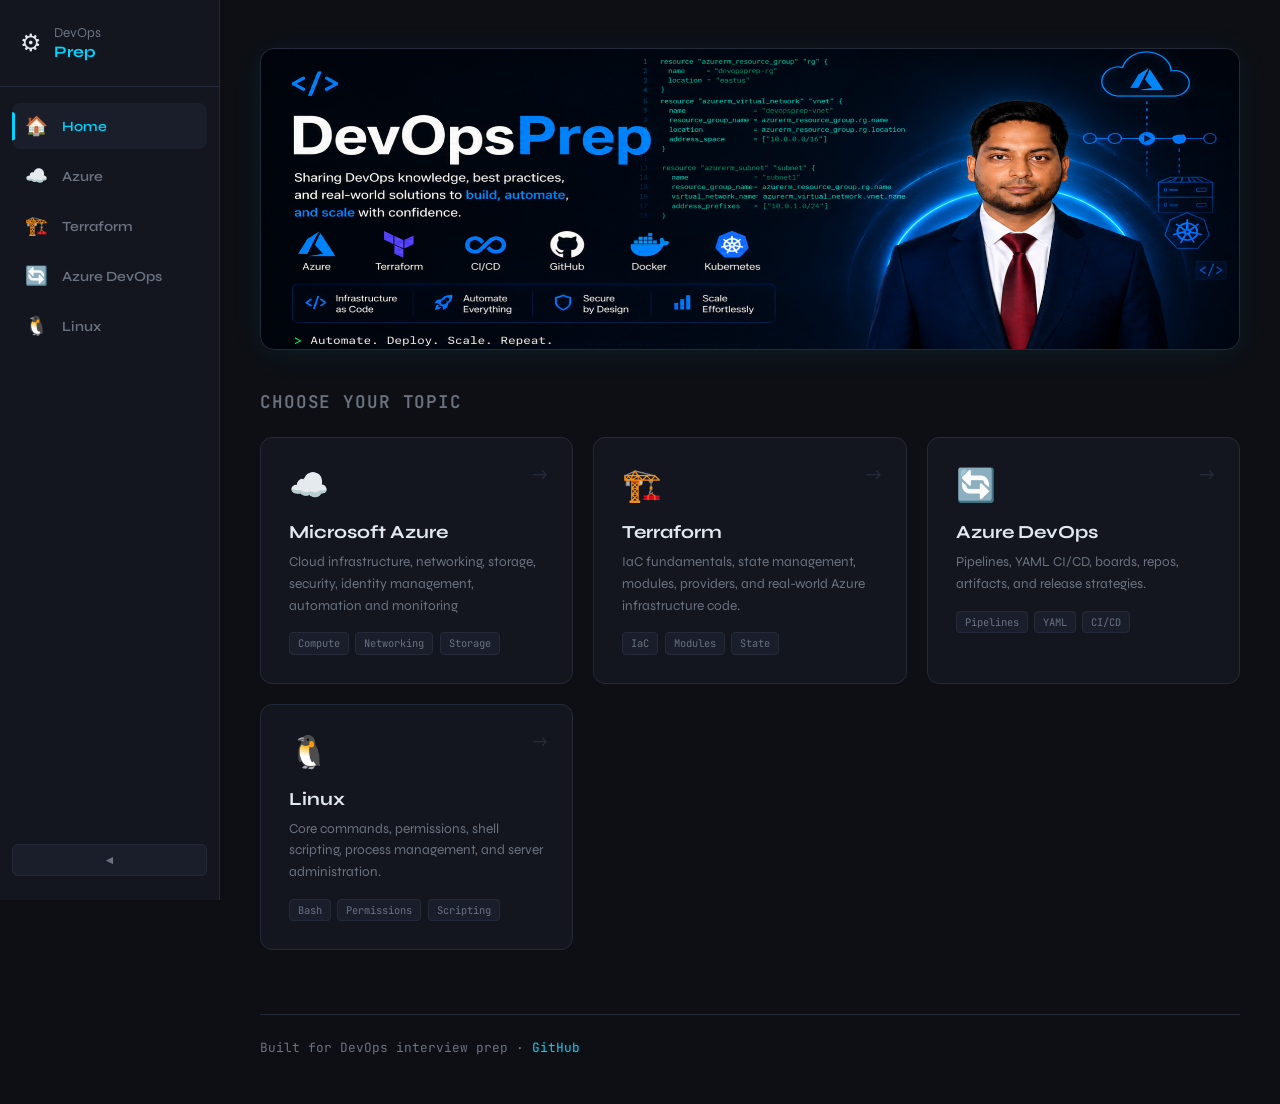
==== commit 5d9639a8: "feat: Add DevOpsPrep website with navigation" ====
--- a/index.html
+++ b/index.html
@@ -1,801 +1,132 @@
 <!DOCTYPE html>
 <html lang="en">
 <head>
-    <meta charset="UTF-8">
-    <meta name="viewport" content="width=device-width, initial-scale=1.0">
-    <title>DevOpsPrep | Syed Abid Ali</title>
-    <link href="https://fonts.googleapis.com/css2?family=Inter:wght@300;400;500;600;700&display=swap" rel="stylesheet">
-    <link rel="stylesheet" href="https://cdnjs.cloudflare.com/ajax/libs/font-awesome/6.4.0/css/all.min.css">
-    <link rel="stylesheet" href="style.css">
+  <meta charset="UTF-8" />
+  <meta name="viewport" content="width=device-width, initial-scale=1.0"/>
+  <title>DevOpsPrep — Interview Preparation Hub</title>
+  <link rel="preconnect" href="https://fonts.googleapis.com">
+  <link href="https://fonts.googleapis.com/css2?family=JetBrains+Mono:wght@400;700&family=Syne:wght@400;600;800&display=swap" rel="stylesheet">
+  <link rel="stylesheet" href="assets/style.css"/>
 </head>
 <body>
 
-    <!-- Fixed Navigation Header -->
-    <header class="main-header">
-        <div class="nav-container">
-            <div class="logo-area">
-                <img src="images/logo.png" alt="DevOpsPrep Logo" class="logo">
-                <span class="site-title">DevOpsPrep</span>
-            </div>
-            <nav class="navbar">
-                <a href="#azure"><i class="fab fa-microsoft"></i> Azure</a>
-                <a href="#ado"><i class="fas fa-infinity"></i> Azure DevOps</a>
-                <a href="#terraform"><i class="fas fa-cubes"></i> Terraform</a>
-                <a href="#git"><i class="fab fa-git-alt"></i> Git & GitHub</a>
-                <a href="#linux"><i class="fab fa-linux"></i> Linux</a>
-            </nav>
-        </div>
-    </header>
+  <!-- Sidebar Navigation -->
+  <nav class="sidebar" id="sidebar">
+    <div class="sidebar-logo">
+      <span class="logo-icon">⚙</span>
+      <span class="logo-text">DevOps<br><strong>Prep</strong></span>
+    </div>
 
-    <!-- Hero Section -->
-    <section class="hero">
-        <div class="hero-content">
-            <h1>DevOpsPrep</h1>
-            <p class="subtitle">Mastering Cloud & Infrastructure Automation by Syed Abid Ali</p>
-            <div class="tags">
-                <span>Azure</span>
-                <span>Azure DevOps</span>
-                <span>Terraform</span>
-                <span>Git & GitHub</span>
-                <span>Linux</span>
-            </div>
-        </div>
+    <ul class="nav-links">
+      <li>
+        <a href="index.html" class="nav-item active" data-label="Home">
+          <span class="nav-icon">🏠</span>
+          <span class="nav-label">Home</span>
+        </a>
+      </li>
+      <li>
+        <a href="sections/azure.html" class="nav-item" data-label="Azure">
+          <span class="nav-icon">☁️</span>
+          <span class="nav-label">Azure</span>
+        </a>
+      </li>
+      <li>
+        <a href="sections/terraform.html" class="nav-item" data-label="Terraform">
+          <span class="nav-icon">🏗️</span>
+          <span class="nav-label">Terraform</span>
+        </a>
+      </li>
+      <li>
+        <a href="sections/azuredevops.html" class="nav-item" data-label="Azure DevOps">
+          <span class="nav-icon">🔄</span>
+          <span class="nav-label">Azure DevOps</span>
+        </a>
+      </li>
+      <li>
+        <a href="sections/linux.html" class="nav-item" data-label="Linux">
+          <span class="nav-icon">🐧</span>
+          <span class="nav-label">Linux</span>
+        </a>
+      </li>
+    </ul>
+
+    <button class="sidebar-toggle" id="toggleBtn" title="Toggle Sidebar">&#x25C4;</button>
+  </nav>
+
+  <!-- Main Content -->
+  <main class="main-content" id="mainContent">
+
+    <!-- Hero Banner -->
+    <section class="hero-banner">
+      <img
+        src="assets/images/hero.png"
+        alt="DevOpsPrep — Automate. Deploy. Scale. Repeat."
+        class="hero-banner-img"
+      />
     </section>
 
-    <!-- Main Interview Dashboard -->
-    <main class="content-container">
-        
-        <!-- ================= AZURE SECTION ================= -->
-        <section id="azure" class="card-section">
-            <h2><i class="fab fa-microsoft"></i> Microsoft Azure Interview Prep (1-20)</h2>
-            <p class="section-desc">Core architectural concepts, resource management, IAM, and cloud governance.</p>
-            
-            <div class="interview-container">
-                <!-- Q1 -->
-                <div class="qa-block">
-                    <button class="accordion-btn">Q1: Explain the Azure Resource Hierarchy and how policy inheritance works.</button>
-                    <div class="accordion-content">
-                        <p>Azure organizes resources into four levels: Management Groups, Subscriptions, Resource Groups, and Resources. Any Azure Policy or Role-Based Access Control (RBAC) applied at a higher level is inherited automatically by all child elements below it.</p>
-                    </div>
-                </div>
-                <!-- Q2 -->
-                <div class="qa-block">
-                    <button class="accordion-btn">Q2: What is the difference between Azure Availability Zones and Availability Sets?</button>
-                    <div class="accordion-content">
-                        <p>Availability Sets protect applications against local hardware failures within a single datacenter by distributing VMs across Fault and Update domains. Availability Zones protect against an entire datacenter failure by placing VMs across physically separate datacenters within an Azure region.</p>
-                    </div>
-                </div>
-                <!-- Q3 -->
-                <div class="qa-block">
-                    <button class="accordion-btn">Q3: How do Azure Storage replication strategies (LRS, ZRS, GRS) differ?</button>
-                    <div class="accordion-content">
-                        <p>LRS (Locally Redundant Storage) replicates data 3 times within a single datacenter. ZRS (Zone-Redundant Storage) replicates synchronously across 3 distinct zones in the region. GRS (Geo-Redundant Storage) copies data to a secondary paired region hundreds of miles away for disaster recovery.</p>
-                    </div>
-                </div>
-                <!-- Q4 -->
-                <div class="qa-block">
-                    <button class="accordion-btn">Q4: What is Azure Virtual Network (VNet) Peering and its constraints?</button>
-                    <div class="accordion-content">
-                        <p>VNet Peering seamlessly connects two Azure virtual networks over the Microsoft backbone network, allowing traffic to route privately without using public internet or VPN gateways. VNets cannot have overlapping IP address spaces to be peered.</p>
-                    </div>
-                </div>
-                <!-- Q5 -->
-                <div class="qa-block">
-                    <button class="accordion-btn">Q5: Explain the difference between Azure NSG and ASG.</button>
-                    <div class="accordion-content">
-                        <p>A Network Security Group (NSG) contains stateful firewall rules applied to subnets or individual network interfaces. An Application Security Group (ASG) allows you to group VMs under a logical tag name and use that tag as a source/destination filter inside an NSG rule, avoiding explicit IP maintenance.</p>
-                    </div>
-                </div>
-                <!-- Q6 -->
-                <div class="qa-block">
-                    <button class="accordion-btn">Q6: What is Azure Active Directory (Azure AD / Entra ID) Conditional Access?</button>
-                    <div class="accordion-content">
-                        <p>Conditional Access is a policy engine that evaluates contextual signals (like user identity, location, device health, and application target) to enforce security requirements such as MFA, blocks, or session limitations before granting access.</p>
-                    </div>
-                </div>
-                <!-- Q7 -->
-                <div class="qa-block">
-                    <button class="accordion-btn">Q7: How do Azure Load Balancer and Application Gateway differ?</button>
-                    <div class="accordion-content">
-                        <p>Azure Load Balancer operates at Layer 4 (Transport layer - TCP/UDP) and routes traffic solely based on IP and port. Azure Application Gateway is a Layer 7 (Application layer) load balancer that supports URL path-based routing, SSL termination, and features an integrated Web Application Firewall (WAF).</p>
-                    </div>
-                </div>
-                <!-- Q8 -->
-                <div class="qa-block">
-                    <button class="accordion-btn">Q8: What is Azure Front Door?</button>
-                    <div class="accordion-content">
-                        <p>Azure Front Door is a global, scalable entry-point that uses the Microsoft global edge network to deliver high-performance, fast, and secure web applications with global Layer 7 load balancing and CDN capabilities.</p>
-                    </div>
-                </div>
-                <!-- Q9 -->
-                <div class="qa-block">
-                    <button class="accordion-btn">Q9: Explain Azure Private Link and Private Endpoint.</button>
-                    <div class="accordion-content">
-                        <p>A Private Endpoint is a specific private IP address allocated from your VNet to access an Azure PaaS service (e.g., Azure SQL). Azure Private Link ensures all traffic between your VNet and that PaaS service stays entirely within the private Microsoft backbone network, bypassing the public internet.</p>
-                    </div>
-                </div>
-                <!-- Q10 -->
-                <div class="qa-block">
-                    <button class="accordion-btn">Q10: What are Azure Managed Identities?</button>
-                    <div class="accordion-content">
-                        <p>Managed Identities provide an automatically managed identity in Microsoft Entra ID for cloud applications to use when connecting to resources. This eliminates the risk of hardcoding service principal credentials or connection strings in your source code.</p>
-                    </div>
-                </div>
-                <!-- Q11 -->
-                <div class="qa-block">
-                    <button class="accordion-btn">Q11: What is the purpose of Azure Advisor?</button>
-                    <div class="accordion-content">
-                        <p>Azure Advisor is a personalized cloud consultant tool that analyzes your deployed resource configurations and telemetry to provide best practice recommendations across high availability, security, performance, operational excellence, and cost optimization.</p>
-                    </div>
-                </div>
-                <!-- Q12 -->
-                <div class="qa-block">
-                    <button class="accordion-btn">Q12: How does Azure Policy differ from RBAC?</button>
-                    <div class="accordion-content">
-                        <p>RBAC regulates *who* has access permissions to manage specific Azure resources (focusing on user actions). Azure Policy regulates resource properties during deployment, evaluating *what* configurations are allowed (e.g., preventing the creation of unencrypted disks regardless of user access level).</p>
-                    </div>
-                </div>
-                <!-- Q13 -->
-                <div class="qa-block">
-                    <button class="accordion-btn">Q13: What is Azure Key Vault and how do applications securely access it?</button>
-                    <div class="accordion-content">
-                        <p>Azure Key Vault is a centralized cloud service for securely storing cryptographic keys, application secrets, certificates, and passwords. Applications authenticate to it securely using Azure Managed Identities, preventing any secret sprawl.</p>
-                    </div>
-                </div>
-                <!-- Q14 -->
-                <div class="qa-block">
-                    <button class="accordion-btn">Q14: Explain the difference between Azure App Service and Azure Functions.</button>
-                    <div class="accordion-content">
-                        <p>Azure App Service is a fully managed HTTP-based platform-as-a-service (PaaS) meant for hosting monolithic or multi-tier web applications. Azure Functions is a serverless, event-driven compute platform engineered to run short, stateless execution snippets triggered by external hooks.</p>
-                    </div>
-                </div>
-                <!-- Q15 -->
-                <div class="qa-block">
-                    <button class="accordion-btn">Q15: What is Azure ExpressRoute?</button>
-                    <div class="accordion-content">
-                        <p>ExpressRoute lets you extend your on-premises networks into the Microsoft cloud over a dedicated, private connection facilitated by a connectivity provider. This traffic does not go over the public internet, ensuring lower latency and higher reliability.</p>
-                    </div>
-                </div>
-                <!-- Q16 -->
-                <div class="qa-block">
-                    <button class="accordion-btn">Q16: How do you configure diagnostic logs for Azure resources?</button>
-                    <div class="accordion-content">
-                        <p>Diagnostic logs are enabled via Diagnostic Settings on individual resources. They can be streamed directly to a Log Analytics Workspace for querying, stored securely inside an Azure Storage Account, or streamed to an Event Hub for external SIEM consumption.</p>
-                    </div>
-                </div>
-                <!-- Q17 -->
-                <div class="qa-block">
-                    <button class="accordion-btn">Q17: What is Azure Log Analytics and KQL?</button>
-                    <div class="accordion-content">
-                        <p>Log Analytics is the primary workspace engine inside Azure Monitor that consolidates log telemetry. Kusto Query Language (KQL) is the expressive, high-performance read-only query system used to filter, aggregate, and visualize data inside those logs.</p>
-                    </div>
-                </div>
-                <!-- Q18 -->
-                <div class="qa-block">
-                    <button class="accordion-btn">Q18: What is Azure Autoscale?</button>
-                    <div class="accordion-content">
-                        <p>Azure Autoscale is a built-in feature that automatically scales compute resources (like Virtual Machine Scale Sets or App Services) horizontally up or down based on predefined performance metrics (such as CPU utilization or Queue depth) or calendar schedules.</p>
-                    </div>
-                </div>
-                <!-- Q19 -->
-                <div class="qa-block">
-                    <button class="accordion-btn">Q19: Explain the concept of Azure Blueprint.</button>
-                    <div class="accordion-content">
-                        <p>Azure Blueprint enables cloud architects to define a repeatable set of Azure resources, artifacts, and guardrails—including RBAC assignments, policies, and ARM/Bicep templates—to rapidly provision compliant, standardized subscriptions across an organization.</p>
-                    </div>
-                </div>
-                <!-- Q20 -->
-                <div class="qa-block">
-                    <button class="accordion-btn">Q20: What is the Azure Well-Architected Framework?</button>
-                    <div class="accordion-content">
-                        <p>It is a set of guiding design principles used to improve the quality of cloud workloads. It is anchored by five distinct pillars: Reliability, Security, Cost Optimization, Operational Excellence, and Performance Efficiency.</p>
-                    </div>
-                </div>
+    <!-- Topic Cards -->
+    <section class="cards-section">
+      <h2 class="section-title">Choose Your Topic</h2>
+      <div class="cards-grid">
+
+        <a href="sections/azure.html" class="card card-azure">
+          <div class="card-icon">☁️</div>
+          <div class="card-body">
+            <h3>Microsoft Azure</h3>
+            <p>Cloud infrastructure, networking, storage, security, identity management, automation and monitoring</p>
+            <div class="card-tags">
+              <span>Compute</span><span>Networking</span><span>Storage</span>
             </div>
-        </section>
+          </div>
+          <div class="card-arrow">→</div>
+        </a>
 
-        <!-- ================= AZURE DEVOPS SECTION ================= -->
-        <section id="ado" class="card-section">
-            <h2><i class="fas fa-infinity"></i> Azure DevOps Interview Prep (21-40)</h2>
-            <p class="section-desc">CI/CD automation, YAML pipelines, agent architecture, and release strategies.</p>
-            
-            <div class="interview-container">
-                <!-- Q21 -->
-                <div class="qa-block">
-                    <button class="accordion-btn">Q21: What are the main components that make up the Azure DevOps suite?</button>
-                    <div class="accordion-content">
-                        <p>Azure DevOps comprises five primary modules: Azure Boards (agile project management), Azure Repos (Git source control), Azure Pipelines (CI/CD engine), Azure Test Plans (manual and exploratory testing), and Azure Artifacts (package management for NuGet, npm, Maven).</p>
-                    </div>
-                </div>
-                <!-- Q22 -->
-                <div class="qa-block">
-                    <button class="accordion-btn">Q22: Explain the structural hierarchy inside Azure Pipelines YAML syntax.</button>
-                    <div class="accordion-content">
-                        <p>A YAML pipeline is structured hierarchically into: **Pipeline** (the root workflow), **Stages** (major logical boundaries like Build, Test, Deploy), **Jobs** (execution blocks running on a single agent), and **Steps** (individual tasks, scripts, or actions run sequentially inside a job).</p>
-                    </div>
-                </div>
-                <!-- Q23 -->
-                <div class="qa-block">
-                    <button class="accordion-btn">Q23: What is the difference between Microsoft-Hosted and Self-Hosted CI/CD Agents?</button>
-                    <div class="accordion-content">
-                        <p>Microsoft-Hosted agents are fresh, isolated virtual machines managed entirely by Microsoft that spin down after each job run. Self-Hosted agents are dedicated virtual or physical machines managed by you, providing full control over cached dependencies, tools, and local network access.</p>
-                    </div>
-                </div>
-                <!-- Q24 -->
-                <div class="qa-block">
-                    <button class="accordion-btn">Q24: What are Service Connections inside Azure DevOps?</button>
-                    <div class="accordion-content">
-                        <p>Service Connections are secure abstracts used to store credentials and authenticate Azure DevOps agents to external systems like Microsoft Azure Subscriptions, SonarQube, GitHub, or Docker registries without exposing plaintext secrets in code.</p>
-                    </div>
-                </div>
-                <!-- Q25 -->
-                <div class="qa-block">
-                    <button class="accordion-btn">Q25: Explain the difference between Variable Groups and Secure Files.</button>
-                    <div class="accordion-content">
-                        <p>Variable Groups store key-value configurations and secret keys that can be shared across multiple pipelines. Secure Files are used to store sensitive binary files, such as SSH private keys or Apple distribution certificates, securely within Azure DevOps without tracking them in git.</p>
-                    </div>
-                </div>
-                <!-- Q26 -->
-                <div class="qa-block">
-                    <button class="accordion-btn">Q26: What is a multi-stage pipeline, and why is it beneficial?</button>
-                    <div class="accordion-content">
-                        <p>A multi-stage pipeline defines both continuous integration (CI) and continuous delivery (CD) inside a single YAML file. It allows engineers to visually track code progression from unit tests and building artifacts all the way through Dev, QA, and Production environments in sequence.</p>
-                    </div>
-                </div>
-                <!-- Q27 -->
-                <div class="qa-block">
-                    <button class="accordion-btn">Q27: How do you configure conditional execution of stages or tasks in YAML?</button>
-                    <div class="accordion-content">
-                        <p>You use the `condition` property accompanied by built-in expressions. For example, setting `condition: succeeded('BuildStage')` or `condition: and(succeeded(), eq(variables['Build.SourceBranch'], 'refs/heads/main'))` ensures a task only executes if preceding blocks succeed on the main branch.</p>
-                    </div>
-                </div>
-                <!-- Q28 -->
-                <div class="qa-block">
-                    <button class="accordion-btn">Q28: What is the purpose of "Environments" in Azure Pipelines?</button>
-                    <div class="accordion-content">
-                        <p>Environments represent a logical collection of target deployment resources (e.g., Kubernetes clusters, VMs). Registering them enables deployment tracking, historical traceability back to specific commits, and the enforcement of explicit approval gates or checks.</p>
-                    </div>
-                </div>
-                <!-- Q29 -->
-                <div class="qa-block">
-                    <button class="accordion-btn">Q29: What are deployment strategies like Canary or Rolling in Azure Pipelines?</button>
-                    <div class="accordion-content">
-                        <p>A **Rolling** strategy replaces instances of the old application version with the new version step-by-step across a target cluster. A **Canary** strategy deploys the new version to a tiny fraction of servers first, allowing you to test stability against live user traffic before initiating a full rollout.</p>
-                    </div>
-                </div>
-                <!-- Q30 -->
-                <div class="qa-block">
-                    <button class="accordion-btn">Q30: How do you implement explicit Approvals and Checks?</button>
-                    <div class="accordion-content">
-                        <p>Approvals and Checks are configured via the Azure DevOps UI directly on Service Connections, Agent Pools, or Environments. They intercept pipeline execution, forcing a pause until authorized users sign off or external automated API checks clear.</p>
-                    </div>
-                </div>
-                <!-- Q31 -->
-                <div class="qa-block">
-                    <button class="accordion-btn">Q31: What is the difference between a Task and a Script step in YAML?</button>
-                    <div class="accordion-content">
-                        <p>A `script` (or `bash`/`pwsh`) block executes inline terminal commands directly on the host operating system. A `task` is a packaged, reusable block of abstracted code built by Microsoft or third parties to execute complex actions easily (e.g., `AzureResourceManagerTemplateDeployment`).</p>
-                    </div>
-                </div>
-                <!-- Q32 -->
-                <div class="qa-block">
-                    <button class="accordion-btn">Q32: Explain Pipeline caching and its impact on build speeds.</button>
-                    <div class="accordion-content">
-                        <p>Pipeline caching allows you to store files that take a long time to download or compute—such as `node_modules` or NuGet packages—across multiple pipeline runs. If a cache key (typically a hash of a package lock file) matches, the agent restores the directory instantly, cutting down build times.</p>
-                    </div>
-                </div>
-                <!-- Q33 -->
-                <div class="qa-block">
-                    <button class="accordion-btn">Q33: What is a deployment job (`deployment:`) in Azure Pipelines?</button>
-                    <div class="accordion-content">
-                        <p>A deployment job is a specialized type of pipeline job tailored specifically for pushing code to environments. It inherently provides lifecycle hooks (`preDeploy`, `deploy`, `routeTraffic`, `postRouteTraffic`, `on: failure`) and native support for rolling or canary deployment strategies.</p>
-                    </div>
-                </div>
-                <!-- Q34 -->
-                <div class="qa-block">
-                    <button class="accordion-btn">Q34: How can you pass variables from one job to another downstream job?</button>
-                    <div class="accordion-content">
-                        <p>First, emit the variable inside a script step using the logging command syntax: `echo "##vso[task.setvariable variable=myVar;isoutput=true]myValue"`. Then, inside the downstream job, configure a dependency on the first job and fetch it using: `$[dependencies.JobA.outputs['StepName.myVar']]`.</p>
-                    </div>
-                </div>
-                <!-- Q35 -->
-                <div class="qa-block">
-                    <button class="accordion-btn">Q35: What are Pull Request triggers in Azure DevOps?</button>
-                    <div class="accordion-content">
-                        <p>PR triggers automatically execute a validation build pipeline whenever a pull request is opened or updated targeting a protected branch. This ensures that incoming code compiles successfully and passes tests before a developer can merge it.</p>
-                    </div>
-                </div>
-                <!-- Q36 -->
-                <div class="qa-block">
-                    <button class="accordion-btn">Q36: What is a Pipeline Template, and how does it promote DRY principles?</button>
-                    <div class="accordion-content">
-                        <p>Templates allow you to define reusable chunks of stages, jobs, or steps in a standalone YAML file. Other pipelines can then reference this file, injecting specific parameters. This avoids duplication (Don't Repeat Yourself) and enforces compliance standards across multiple teams.</p>
-                    </div>
-                </div>
-                <!-- Q37 -->
-                <div class="qa-block">
-                    <button class="accordion-btn">Q37: Explain how you integrate SonarQube analysis into Azure Pipelines.</button>
-                    <div class="accordion-content">
-                        <p>You install the SonarQube extension from the Marketplace, configure a Service Connection to your SonarQube server, and add three sequential tasks to your YAML build job: `SonarQubePrepare` (injects configuration), your native code compilation step, and `SonarQubeAnalyze` (analyzes and uploads results).</p>
-                    </div>
-                </div>
-                <!-- Q38 -->
-                <div class="qa-block">
-                    <button class="accordion-btn">Q38: What are branch policies in Azure Repos?</button>
-                    <div class="accordion-content">
-                        <p>Branch policies protect key branches (like `main`) by enforcing code quality guardrails. They require a minimum number of successful peer reviews, require a green build pipeline, check for unresolved comments, and prevent unauthorized direct commits.</p>
-                    </div>
-                </div>
-                <!-- Q39 -->
-                <div class="qa-block">
-                    <button class="accordion-btn">Q39: What is the purpose of the Artifact Publish and Download tasks?</button>
-                    <div class="accordion-content">
-                        <p>The `PublishPipelineArtifact` task uploads compiled binaries, packages, or files generated during the build stage up to cloud storage. The `DownloadPipelineArtifact` task retrieves these files in downstream deployment stages, ensuring the exact same binary is deployed across environments.</p>
-                    </div>
-                </div>
-                <!-- Q40 -->
-                <div class="qa-block">
-                    <button class="accordion-btn">Q40: How do you secure pipeline secrets using Azure Key Vault natively?</button>
-                    <div class="accordion-content">
-                        <p>You use the `AzureKeyVault` task inside your pipeline, or link an Azure Key Vault directly to a Variable Group. This queries Key Vault dynamically at runtime, downloading secrets into localized agent memory as masked environment variables that are scrubbed from all execution logs.</p>
-                    </div>
-                </div>
+        <a href="sections/terraform.html" class="card card-terraform">
+          <div class="card-icon">🏗️</div>
+          <div class="card-body">
+            <h3>Terraform</h3>
+            <p>IaC fundamentals, state management, modules, providers, and real-world Azure infrastructure code.</p>
+            <div class="card-tags">
+              <span>IaC</span><span>Modules</span><span>State</span>
             </div>
-        </section>
+          </div>
+          <div class="card-arrow">→</div>
+        </a>
 
-        <!-- ================= TERRAFORM SECTION ================= -->
-        <section id="terraform" class="card-section">
-            <h2><i class="fas fa-cubes"></i> HashiCorp Terraform Interview Prep (41-60)</h2>
-            <p class="section-desc">Infrastructure as Code, state tracking, modules, and lifecycle management.</p>
-            
-            <div class="interview-container">
-                <!-- Q41 -->
-                <div class="qa-block">
-                    <button class="accordion-btn">Q41: What is Terraform and how does it track real-world infrastructure?</button>
-                    <div class="accordion-content">
-                        <p>Terraform is an open-source declarative Infrastructure as Code (IaC) tool. It tracks real-world infrastructure by mapping resource declarations in code to actual deployed API resources using a JSON metadata registry file known as the **Terraform State File (`terraform.tfstate`)**.</p>
-                    </div>
-                </div>
-                <!-- Q42 -->
-                <div class="qa-block">
-                    <button class="accordion-btn">Q42: Why should you never store Terraform State locally in production, and how do you solve it?</button>
-                    <div class="accordion-content">
-                        <p>Storing state locally causes single-point-of-failure risks, lacks team collaboration capabilities, and can expose plaintext secrets. This is solved by using a **Remote Backend** (e.g., Azure Blob Storage with DynamoDB/Blob leasing for state locking) to secure and centralize access.</p>
-                    </div>
-                </div>
-                <!-- Q43 -->
-                <div class="qa-block">
-                    <button class="accordion-btn">Q43: Explain the core execution workflow of Terraform.</button>
-                    <div class="accordion-content">
-                        <p>The workflow consists of four core steps: 1. `terraform init` (downloads provider plug-ins and initializes backends), 2. `terraform validate` (verifies syntax correctness), 3. `terraform plan` (generates an execution preview detailing additions, changes, or deletions), and 4. `terraform apply` (executes the changes against the cloud provider API).</p>
-                    </div>
-                </div>
-                <!-- Q44 -->
-                <div class="qa-block">
-                    <button class="accordion-btn">Q44: What is the difference between a Resource block and a Data Source block?</button>
-                    <div class="accordion-content">
-                        <p>A `resource` block declares components that Terraform is responsible for creating, modifying, and destroying. A `data` source block provides read-only queries to fetch information from existing infrastructure managed outside of the current Terraform workspace.</p>
-                    </div>
-                </div>
-                <!-- Q45 -->
-                <div class="qa-block">
-                    <button class="accordion-btn">Q45: How does Terraform handle dependency management? (Implicit vs Explicit)</button>
-                    <div class="accordion-content">
-                        <p>**Implicit dependencies** are automatically discovered when a resource references an attribute of another (e.g., `ami = aws_instance.web.id`). **Explicit dependencies** are manually forced by the engineer using the `depends_on` meta-argument when dependencies aren't visible through direct variable mappings.</p>
-                    </div>
-                </div>
-                <!-- Q46 -->
-                <div class="qa-block">
-                    <button class="accordion-btn">Q46: What are Terraform Workspaces and when should you use them?</button>
-                    <div class="accordion-content">
-                        <p>Workspaces allow an engineer to maintain separate state files for the exact same configuration directory. They are useful for managing distinct infrastructure environments (like Dev vs QA) using the same code, though separating environments via explicit directory layouts is often preferred for critical production boundaries.</p>
-                    </div>
-                </div>
-                <!-- Q47 -->
-                <div class="qa-block">
-                    <button class="accordion-btn">Q47: What is a Terraform Module, and what are its key inputs and outputs?</button>
-                    <div class="accordion-content">
-                        <p>A module is a container for grouping multiple resources together into a reusable configuration block. Inputs are handled via standard configuration variables (`variable`), and resources expose internal properties to parent calling configurations using output blocks (`output`).</p>
-                    </div>
-                </div>
-                <!-- Q48 -->
-                <div class="qa-block">
-                    <button class="accordion-btn">Q48: What does the `terraform refresh` command do?</button>
-                    <div class="accordion-content">
-                        <p>`terraform refresh` queries the provider APIs to update the state file with any real-world changes that occurred outside of Terraform (configuration drift). It does not alter your actual infrastructure; it only reconciles the local state file.</p>
-                    </div>
-                </div>
-                <!-- Q49 -->
-                <div class="qa-block">
-                    <button class="accordion-btn">Q49: What is a "State Lock" and why is it vital?</button>
-                    <div class="accordion-content">
-                        <p>State locking is a security mechanism supported by remote backends. It locks the state file during active `apply` or `plan` cycles, preventing concurrent pipeline executions from running at the same time and corrupting the state file metadata.</p>
-                    </div>
-                </div>
-                <!-- Q50 -->
-                <div class="qa-block">
-                    <button class="accordion-btn">Q50: How do you handle configuration drift in Terraform?</button>
-                    <div class="accordion-content">
-                        <p>Running `terraform plan` automatically performs a refresh under the hood. It compares your code, the current state file, and actual live infrastructure. It will then generate an execution preview to add or modify resources back to the configuration declared in your code.</p>
-                    </div>
-                </div>
-                <!-- Q51 -->
-                <div class="qa-block">
-                    <button class="accordion-btn">Q51: Explain the difference between `count` and `for_each` loops.</button>
-                    <div class="accordion-content">
-                        <p>`count` loops instantiate resources based on an integer index, creating resources as an ordered array. `for_each` loops accept maps or sets of strings, instantiating resources as a distinct map. `for_each` is preferred for dynamic workloads because deleting an element from the middle of a collection won't trigger re-indexing or re-creation of adjacent resources.</p>
-                    </div>
-                </div>
-                <!-- Q52 -->
-                <div class="qa-block">
-                    <button class="accordion-btn">Q52: What is the purpose of the `terraform.tfvars` file?</button>
-                    <div class="accordion-content">
-                        <p>The `terraform.tfvars` file is used to assign actual values to variables declared in your code, separating code logic from environment-specific values. Terraform automatically loads any file named exactly `terraform.tfvars` or matching `*.auto.tfvars` in the working directory.</p>
-                    </div>
-                </div>
-                <!-- Q53 -->
-                <div class="qa-block">
-                    <button class="accordion-btn">Q53: How do you safely remove a resource from real life without destroying it via Terraform?</button>
-                    <div class="accordion-content">
-                        <p>You can untrack the resource by running `terraform state rm <resource_address>`. This removes the resource from the state file tracking system completely, allowing it to remain intact in your cloud environment while your code configuration can be safely cleaned up.</p>
-                    </div>
-                </div>
-                <!-- Q54 -->
-                <div class="qa-block">
-                    <button class="accordion-btn">Q54: What is the `terraform import` command used for?</button>
-                    <div class="accordion-content">
-                        <p>`terraform import` brings pre-existing, manually created cloud resources under Terraform management. It pulls the infrastructure metadata into your state file. You must also write matching resource code blocks to align with the imported resource properties.</p>
-                    </div>
-                </div>
-                <!-- Q55 -->
-                <div class="qa-block">
-                    <button class="accordion-btn">Q55: Explain the purpose of `lifecycle` blocks (`create_before_destroy`, `prevent_destroy`).</button>
-                    <div class="accordion-content">
-                        <p>The `lifecycle` block configures how Terraform treats resource operations. `create_before_destroy` alters zero-downtime updates by spinning up a replacement instance before dropping the old one. `prevent_destroy` acts as a guardrail, rejecting any execution plan that would result in destroying a critical asset.</p>
-                    </div>
-                </div>
-                <!-- Q56 -->
-                <div class="qa-block">
-                    <button class="accordion-btn">Q56: What are Local Values (`locals`) and how do they differ from Variables?</button>
-                    <div class="accordion-content">
-                        <p>Input variables are parameters injected by users or external automation files to customize executions. Local values (`locals`) are internal, self-contained expressions within the module that allow you to assign names to repetitive code logic or calculations, acting like local constants.</p>
-                    </div>
-                </div>
-                <!-- Q57 -->
-                <div class="qa-block">
-                    <button class="accordion-btn">Q57: How do you mask sensitive variables from showing up in console output logs?</button>
-                    <div class="accordion-content">
-                        <p>Set the `sensitive = true` argument inside your variable declaration block. Terraform will mask these inputs as `(sensitive)` within console outputs and plans, though they will still be stored in plaintext inside the underlying `.tfstate` file metadata.</p>
-                    </div>
-                </div>
-                <!-- Q58 -->
-                <div class="qa-block">
-                    <button class="accordion-btn">Q58: What is Terraform Cloud/Enterprise?</button>
-                    <div class="accordion-content">
-                        <p>Terraform Cloud is a managed application platform that provides centralized remote state management, integrated VCS connections, remote run environments, policy guardrails (Sentinel/OPA), and secure variable management for team collaboration.</p>
-                    </div>
-                </div>
-                <!-- Q59 -->
-                <div class="qa-block">
-                    <button class="accordion-btn">Q59: What is the `terraform taint` command, and what replaced it?</button>
-                    <div class="accordion-content">
-                        <p>`terraform taint` manually marks a resource as degraded, forcing it to be destroyed and recreated on the next plan and apply cycle. It has been deprecated in favor of the more flexible flag option: `terraform apply -replace="<resource_address>"`.</p>
-                    </div>
-                </div>
-                <!-- Q60 -->
-                <div class="qa-block">
-                    <button class="accordion-btn">Q60: What are Providers in Terraform?</button>
-                    <div class="accordion-content">
-                        <p>Providers are plugins that translate Terraform declarations into upstream cloud or platform API calls (e.g., AWS, Azure, Google Cloud, Kubernetes). They are downloaded dynamically from the public HashiCorp Registry during initialization.</p>
-                    </div>
-                </div>
+        <a href="sections/azuredevops.html" class="card card-azuredevops">
+          <div class="card-icon">🔄</div>
+          <div class="card-body">
+            <h3>Azure DevOps</h3>
+            <p>Pipelines, YAML CI/CD, boards, repos, artifacts, and release strategies.</p>
+            <div class="card-tags">
+              <span>Pipelines</span><span>YAML</span><span>CI/CD</span>
             </div>
-        </section>
+          </div>
+          <div class="card-arrow">→</div>
+        </a>
 
-        <!-- ================= GIT & GITHUB SECTION ================= -->
-        <section id="git" class="card-section">
-            <h2><i class="fab fa-git-alt"></i> Git & GitHub Interview Prep (61-80)</h2>
-            <p class="section-desc">Version control, branching workflows, merging mechanisms, and collaboration.</p>
-            
-            <div class="interview-container">
-                <!-- Q61 -->
-                <div class="qa-block">
-                    <button class="accordion-btn">Q61: What is the core architectural difference between Git and SVN?</button>
-                    <div class="accordion-content">
-                        <p>Git is a distributed version control system where every contributor clones a complete local copy of the repository history. SVN is a centralized version control system reliant on a single central server to host and track revision histories.</p>
-                    </div>
-                </div>
-                <!-- Q62 -->
-                <div class="qa-block">
-                    <button class="accordion-btn">Q62: Explain the three main data zones inside Git architecture.</button>
-                    <div class="accordion-content">
-                        <p>Git manages tracking across three main areas: 1. **Working Directory** (untracked or modified files currently being edited), 2. **Staging Area / Index** (a snapshot layout of files flagged to be captured in the next commit), and 3. **Commit History / Local Repository** (permanently recorded cryptographic snapshots).</p>
-                    </div>
-                </div>
-                <!-- Q63 -->
-                <div class="qa-block">
-                    <button class="accordion-btn">Q63: What is the difference between `git fetch` and `git pull`?</button>
-                    <div class="accordion-content">
-                        <p>`git fetch` downloads remote metadata and changes into your local repository tracking branches without altering your working code directory. `git pull` performs a `git fetch` followed immediately by a `git merge` to integrate those changes into your active branch.</p>
-                    </div>
-                </div>
-                <!-- Q64 -->
-                <div class="qa-block">
-                    <button class="accordion-btn">Q64: Explain the structural difference between `git merge` and `git rebase`.</button>
-                    <div class="accordion-content">
-                        <p>`git merge` combines two histories together by creating a new "merge commit," preserving historical timeline context exactly as it happened. `git rebase` re-writes commit histories by moving your feature branch commits to sit on top of the target branch's latest commit, creating a clean, linear history.</p>
-                    </div>
-                </div>
-                <!-- Q65 -->
-                <div class="qa-block">
-                    <button class="accordion-btn">Q65: What is a Merge Conflict, and how do you resolve it?</button>
-                    <div class="accordion-content">
-                        <p>A merge conflict occurs when distinct changes are made to the exact same line of a file on two different branches, preventing Git from automatically merging them. To resolve it, open the affected file, manually pick between the marked changes, stage the file, and complete the commit.</p>
-                    </div>
-                </div>
-                <!-- Q66 -->
-                <div class="qa-block">
-                    <button class="accordion-btn">Q66: What is the purpose of `git stash` and when would you use it?</button>
-                    <div class="accordion-content">
-                        <p>`git stash` temporarily shelves uncommitted changes in your working directory, reverting it to match the clean `HEAD` state. This is useful when you need to quickly switch branches to work on an urgent fix without forcing an incomplete commit.</p>
-                    </div>
-                </div>
-                <!-- Q67 -->
-                <div class="qa-block">
-                    <button class="accordion-btn">Q67: How do `git reset --soft`, `--mixed`, and `--hard` differ?</button>
-                    <div class="accordion-content">
-                        <p>`--soft` moves the branch pointer back but leaves your staging area and working directory intact. `--mixed` (default) rolls back commits and clears the staging area, but preserves your actual code changes. `--hard` resets everything, destroying all uncommitted work and modified states back to the target commit reference.</p>
-                    </div>
-                </div>
-                <!-- Q68 -->
-                <div class="qa-block">
-                    <button class="accordion-btn">Q68: What is `git cherry-pick`?</button>
-                    <div class="accordion-content">
-                        <p>`git cherry-pick <commit-hash>` selects a specific commit from an entirely separate branch and applies it as a brand-new commit onto your currently active branch, allowing you to pull separate isolated changes without merging the entire history.</p>
-                    </div>
-                </div>
-                <!-- Q69 -->
-                <div class="qa-block">
-                    <button class="accordion-btn">Q69: What is the purpose of the `.gitignore` file?</button>
-                    <div class="accordion-content">
-                        <p>The `.gitignore` file contains wildcard patterns and explicit paths of files and directories that Git should completely ignore from tracking, keeping compile artifacts, dependencies (e.g., `node_modules`), or localized configuration files out of repository histories.</p>
-                    </div>
-                </div>
-                <!-- Q70 -->
-                <div class="qa-block">
-                    <button class="accordion-btn">Q70: Explain the Git Flow branching model.</button>
-                    <div class="accordion-content">
-                        <p>Git Flow is a strict branching framework that organizes project delivery across specific tracking roles: `main` tracks production code, `develop` tracks integrated pre-production builds, `feature/` branches handle new capabilities, `release/` branches prepare production updates, and `hotfix/` branches quickly patch production issues.</p>
-                    </div>
-                </div>
-                <!-- Q71 -->
-                <div class="qa-block">
-                    <button class="accordion-btn">Q71: What is Trunk-Based Development, and how does it compare to Git Flow?</button>
-                    <div class="accordion-content">
-                        <p>Trunk-Based Development is a modern practice where all developers merge small, frequent commits into a single central branch (the "trunk"). It prioritizes CI/CD automated validation and short-lived branches to avoid long merge conflicts, contrasting with the long-lived branches used in Git Flow.</p>
-                    </div>
-                </div>
-                <!-- Q72 -->
-                <div class="qa-block">
-                    <button class="accordion-btn">Q72: What is a Pull Request (PR)?</button>
-                    <div class="accordion-content">
-                        <p>A Pull Request is a feature hosted on collaboration suites like GitHub. It serves as a formal review request, allowing team members to review your proposed changes, discuss modifications, run automated tests, and provide code quality sign-offs before merging the code.</p>
-                    </div>
-                </div>
-                <!-- Q73 -->
-                <div class="qa-block">
-                    <button class="accordion-btn">Q73: How does `git revert` differ from `git reset`?</button>
-                    <div class="accordion-content">
-                        <p>`git reset` alters history by moving branch pointers backwards, which can disrupt shared public branches. `git revert` safely record a brand-new commit that implements the exact inverse changes of a targeted past commit, reversing its effects without changing repository history.</p>
-                    </div>
-                </div>
-                <!-- Q74 -->
-                <div class="qa-block">
-                    <button class="accordion-btn">Q74: What is the difference between GitHub Actions and Azure Pipelines?</button>
-                    <div class="accordion-content">
-                        <p>Both are modern YAML-driven automation platforms. Azure Pipelines is optimized for enterprise management, featuring advanced built-in deployment gates and environment tracking. GitHub Actions is deeply integrated into the GitHub ecosystem, relying on event hooks triggered directly within the repository platform.</p>
-                    </div>
-                </div>
-                <!-- Q75 -->
-                <div class="qa-block">
-                    <button class="accordion-btn">Q75: What is `git log` and how do you filter it cleanly?</button>
-                    <div class="accordion-content">
-                        <p>`git log` prints the repository commit history. It can be streamlined using flags like `git log --oneline --graph --decorate`, or filtered via authors and dates using options like `git log --author="Name" --since="1 week ago"`.</p>
-                    </div>
-                </div>
-                <!-- Q76 -->
-                <div class="qa-block">
-                    <button class="accordion-btn">Q76: Explain Git hooks and how they can automate validation.</button>
-                    <div class="accordion-content">
-                        <p>Git hooks are custom execution scripts located in `.git/hooks/` that run automatically when specific lifecycle events occur. For example, a `pre-commit` hook can run lint checks or secret scanning locally before Git allows a developer to complete a commit.</p>
-                    </div>
-                </div>
-                <!-- Q77 -->
-                <div class="qa-block">
-                    <button class="accordion-btn">Q77: What is a detached HEAD state and how do you fix it?</button>
-                    <div class="accordion-content">
-                        <p>A detached HEAD state occurs when you checkout a specific commit hash or tag directly rather than an active tracking branch name. To fix it, you can run `git checkout <branch_name>` to return to your work, or create a new branch from that commit to save any experimental changes.</p>
-                    </div>
-                </div>
-                <!-- Q78 -->
-                <div class="qa-block">
-                    <button class="accordion-btn">Q78: What is a Squash Merge?</button>
-                    <div class="accordion-content">
-                        <p>A squash merge condenses all individual commits from a feature branch into a single commit before applying it to the main branch. This combines a series of intermediate commits into one clean entry on the main branch timeline.</p>
-                    </div>
-                </div>
-                <!-- Q79 -->
-                <div class="qa-block">
-                    <button class="accordion-btn">Q79: What are Git Submodules?</button>
-                    <div class="accordion-content">
-                        <p>Git submodules allow you to keep a separate Git repository pinned as a subdirectory inside a parent repository. This lets you isolate external dependencies or shared libraries within their own standalone version histories.</p>
-                    </div>
-                </div>
-                <!-- Q80 -->
-                <div class="qa-block">
-                    <button class="accordion-btn">Q80: How can you find a specific past commit that introduced a bug using Git?</button>
-                    <div class="accordion-content">
-                        <p>You use `git bisect`. It performs a binary search through your commit history. You mark a known bad commit and a known good commit, and Git checks out intermediate points for testing until it identifies the exact commit that introduced the bug.</p>
-                    </div>
-                </div>
+        <a href="sections/linux.html" class="card card-linux">
+          <div class="card-icon">🐧</div>
+          <div class="card-body">
+            <h3>Linux</h3>
+            <p>Core commands, permissions, shell scripting, process management, and server administration.</p>
+            <div class="card-tags">
+              <span>Bash</span><span>Permissions</span><span>Scripting</span>
             </div>
-        </section>
+          </div>
+          <div class="card-arrow">→</div>
+        </a>
 
-        <!-- ================= LINUX SECTION ================= -->
-        <section id="linux" class="card-section">
-            <h2><i class="fab fa-linux"></i> Linux OS & Administration Prep (81-100)</h2>
-            <p class="section-desc">Linux internals, file systems, process states, and networking administration.</p>
-            
-            <div class="interview-container">
-                <!-- Q81 -->
-                <div class="qa-block">
-                    <button class="accordion-btn">Q81: What are the main components that make up the Linux Operating System architecture?</button>
-                    <div class="accordion-content">
-                        <p>The Linux OS architecture comprises four key layers: the **Hardware** layer, the **Kernel** (the core engine managing hardware resources and abstractions), the **Shell** (the command-line interface interpreter), and **User Applications** running on top.</p>
-                    </div>
-                </div>
-                <!-- Q82 -->
-                <div class="qa-block">
-                    <button class="accordion-btn">Q82: Explain the standard Linux File System Hierarchy (Root layout).</button>
-                    <div class="accordion-content">
-                        <p>Linux organizes components logically under `/`: `/bin` contains essential binaries, `/etc` stores system configuration scripts, `/var` stores variable data like logs, `/home` holds user directories, and `/proc` is a virtual file system mapping real-time kernel processes.</p>
-                    </div>
-                </div>
-                <!-- Q83 -->
-                <div class="qa-block">
-                    <button class="accordion-btn">Q83: What is an Inode in Linux file systems?</button>
-                    <div class="accordion-content">
-                        <p>An Index Node (Inode) is a metadata structure on a storage drive that stores key properties about a file, including its size, owner permissions, and disk block pointers. It does not store the file's name or its actual raw data contents.</p>
-                    </div>
-                </div>
-                <!-- Q84 -->
-                <div class="qa-block">
-                    <button class="accordion-btn">Q84: Explain the difference between Soft Links (Symbolic) and Hard Links.</button>
-                    <div class="accordion-content">
-                        <p>A **Hard Link** creates an alternative name pointer pointing directly to the exact same underlying Inode on the disk. A **Soft Link (Symlink)** is a shortcut file containing a path reference pointing to another file name. If the source file is deleted, a symlink breaks, but a hard link remains valid.</p>
-                    </div>
-                </div>
-                <!-- Q85 -->
-                <div class="qa-block">
-                    <button class="accordion-btn">Q85: What are the primary process states inside a Linux kernel environment?</button>
-                    <div class="accordion-content">
-                        <p>Processes exist within several lifecycle states: **Running/Runnable (R)** actively executing code, **Interruptible Sleep (S)** waiting on an event, **Uninterruptible Sleep (D)** waiting directly on hardware I/O operations, **Stopped (T)** halted by signals, and **Zombie (Z)** terminated but still retaining an entry in the process table.</p>
-                    </div>
-                </div>
-                <!-- Q86 -->
-                <div class="qa-block">
-                    <button class="accordion-btn">Q86: What is a Zombie Process, and how do you clean it up?</button>
-                    <div class="accordion-content">
-                        <p>A zombie process has finished executing but its parent process has not yet read its exit status via the `wait()` system call. Zombie processes cannot be killed directly using `kill -9` because they are already dead; you must kill or restart the parent process to clean them up.</p>
-                    </div>
-                </div>
-                <!-- Q87 -->
-                <div class="qa-block">
-                    <button class="accordion-btn">Q87: How do Linux permissions work? Explain `chmod 755`.</button>
-                    <div class="accordion-content">
-                        <p>Permissions are split across three groups: User, Group, and Others, using numerical values (Read=4, Write=2, Execute=1). `chmod 755` translates to: User gets full access (4+2+1=7), Group gets read and execute (4+1=5), and Others get read and execute (4+1=5).</p>
-                    </div>
-                </div>
-                <!-- Q88 -->
-                <div class="qa-block">
-                    <button class="accordion-btn">Q88: What is the purpose of the `/etc/fstab` file?</button>
-                    <div class="accordion-content">
-                        <p>The file `/etc/fstab` contains configuration details for disk drives, block devices, and remote shares. It defines how and where these devices should be mounted automatically during system boot sequences.</p>
-                    </div>
-                </div>
-                <!-- Q89 -->
-                <div class="qa-block">
-                    <button class="accordion-btn">Q89: How do you trace and analyze real-time resource utilization in Linux?</button>
-                    <div class="accordion-content">
-                        <p>Real-time resource utilization can be monitored using interactive commands like `top` or `htop` for processing overhead, `free -m` for memory allocations, `df -h` for storage tracking, and `iostat` for checking input/output disk metrics.</p>
-                    </div>
-                </div>
-                <!-- Q90 -->
-                <div class="qa-block">
-                    <button class="accordion-btn">Q90: Explain the difference between `systemd` and SysV init engines.</button>
-                    <div class="accordion-content">
-                        <p>SysV init processes startup scripts sequentially one by one, resulting in slower boot cycles. `systemd` is a modern initialization daemon that parallelizes service activation, uses target units, and manages process groups using control groups (cgroups).</p>
-                    </div>
-                </div>
-                <!-- Q91 -->
-                <div class="qa-block">
-                    <button class="accordion-btn">Q91: How can you check network socket connectivity and port status?</button>
-                    <div class="accordion-content">
-                        <p>Network port allocations and socket status can be inspected using commands like `ss -tulnp` or `netstat -tulnp` to identify listening processes, and tools like `nc` (netcat) or `telnet` to test outbound connections to remote network ports.</p>
-                    </div>
-                </div>
-                <!-- Q92 -->
-                <div class="qa-block">
-                    <button class="accordion-btn">Q92: What does the Load Average metric represent in Linux commands?</button>
-                    <div class="accordion-content">
-                        <p>Load average displays three values indicating CPU and disk I/O queue resource demands over the past 1, 5, and 15 minutes. A load average value of 1.0 on a single-core system indicates 100% capacity utilization.</p>
-                    </div>
-                </div>
-                <!-- Q93 -->
-                <div class="qa-block">
-                    <button class="accordion-btn">Q93: What is Swap space and when does the system utilize it?</button>
-                    <div class="accordion-content">
-                        <p>Swap space is a designated region on a storage drive used when physical RAM is fully saturated. The kernel swaps inactive memory pages out to swap space to free up memory for active workloads, preventing out-of-memory crashes.</p>
-                    </div>
-                </div>
-                <!-- Q94 -->
-                <div class="qa-block">
-                    <button class="accordion-btn">Q94: Explain the difference between `grep`, `awk`, and `sed` utilities.</button>
-                    <div class="accordion-content">
-                        <p>`grep` is used to search and extract lines matching a text pattern. `sed` is a stream editor used to parse and transform text. `awk` is a complete programming language designed for advanced data manipulation and column-based text processing.</p>
-                    </div>
-                </div>
-                <!-- Q95 -->
-                <div class="qa-block">
-                    <button class="accordion-btn">Q95: How do you configure and secure SSH access on a Linux server?</button>
-                    <div class="accordion-content">
-                        <p>SSH is secured via `/etc/ssh/sshd_config`. Best practices include changing the default port 22, disabling plaintext password logins to require cryptographic SSH key pairs, and disabling root login capabilities (`PermitRootLogin no`).</p>
-                    </div>
-                </div>
-                <!-- Q96 -->
-                <div class="qa-block">
-                    <button class="accordion-btn">Q96: What are the differences between Hard and Soft resource limits (`ulimit`)?</button>
-                    <div class="accordion-content">
-                        <p>A **Soft Limit** is the default resource restriction value enforced for a user or process, which the user can manually increase up to the hard ceiling. A **Hard Limit** represents the maximum restriction ceiling, manageable only by root users.</p>
-                    </div>
-                </div>
-                <!-- Q97 -->
-                <div class="qa-block">
-                    <button class="accordion-btn">Q97: What is a Linux Cron Job and how do you configure it?</button>
-                    <div class="accordion-content">
-                        <p>A cron job is an automated background task scheduled to run at specific times. It is configured using the `crontab -e` command, using five field flags to define scheduling: Minute, Hour, Day of Month, Month, and Day of Week.</p>
-                    </div>
-                </div>
-                <!-- Q98 -->
-                <div class="qa-block">
-                    <button class="accordion-btn">Q98: What are Linux Environment Variables and how do you make them permanent?</button>
-                    <div class="accordion-content">
-                        <p>Environment variables store global system configuration values used by shells and child processes. To make them permanent for a user, declare the export statement (e.g., `export MY_VAR="value"`) inside their user profile configuration script, such as `~/.bashrc` or `~/.zshrc`.</p>
-                    </div>
-                </div>
-                <!-- Q99 -->
-                <div class="qa-block">
-                    <button class="accordion-btn">Q99: What does the Out-Of-Memory (OOM) Killer do?</button>
-                    <div class="accordion-content">
-                        <p>The OOM Killer is an automated kernel subsystem protective feature. When system memory is completely exhausted, the OOM Killer reviews process scores and terminates low-priority or high-memory consuming processes to protect the core operating system from a total crash.</p>
-                    </div>
-                </div>
-                <!-- Q100 -->
-                <div class="qa-block">
-                    <button class="accordion-btn">Q100: How do you check system log histories across systemd configurations?</button>
-                    <div class="accordion-content">
-                        <p>System logs managed by systemd are reviewed using `journalctl`. You can refine your search using flags like `journalctl -u nginx` to check specific service units, or use time-bounding constraints like `journalctl --since "1 hour ago"`.</p>
-                    </div>
-                </div>
-            </div>
-        </section>
+      </div>
+    </section>
 
-    </main>
-
-    <footer class="main-footer">
-        <p>&copy; 2026 DevOpsPrep. Built by Syed Abid Ali.</p>
+    <footer class="footer">
+      <p>Built for DevOps interview prep · <a href="https://github.com/YOUR_USERNAME/DevOpsPrep" target="_blank">GitHub</a></p>
     </footer>
 
-    <script src="script.js"></script>
+  </main>
+
+  <script src="assets/script.js"></script>
 </body>
-</html>+</html>
--- a/assets/style.css
+++ b/assets/style.css
@@ -0,0 +1,504 @@
+/* ============================================
+   DevOpsPrep — Main Stylesheet
+   Theme: Dark terminal / industrial brutalist
+   ============================================ */
+
+:root {
+  --bg:         #0d0f14;
+  --bg2:        #13161e;
+  --bg3:        #1a1e2a;
+  --border:     #252a38;
+  --text:       #e2e8f0;
+  --muted:      #6b7280;
+  --accent:     #00d4ff;
+  --accent2:    #7c3aed;
+  --azure:      #0078d4;
+  --terraform:  #7b42bc;
+  --azdevops:   #0072c6;
+  --linux:      #f97316;
+  --sidebar-w:  220px;
+  --sidebar-collapsed: 64px;
+  --font-mono:  'JetBrains Mono', monospace;
+  --font-sans:  'Syne', sans-serif;
+}
+
+*, *::before, *::after { box-sizing: border-box; margin: 0; padding: 0; }
+
+html { scroll-behavior: smooth; }
+
+body {
+  background: var(--bg);
+  color: var(--text);
+  font-family: var(--font-sans);
+  display: flex;
+  min-height: 100vh;
+  overflow-x: hidden;
+}
+
+/* ── SIDEBAR ─────────────────────────────── */
+.sidebar {
+  position: fixed;
+  top: 0; left: 0;
+  height: 100vh;
+  width: var(--sidebar-w);
+  background: var(--bg2);
+  border-right: 1px solid var(--border);
+  display: flex;
+  flex-direction: column;
+  padding: 1.5rem 0;
+  transition: width 0.3s ease;
+  z-index: 100;
+  overflow: hidden;
+}
+
+.sidebar.collapsed {
+  width: var(--sidebar-collapsed);
+}
+
+.sidebar-logo {
+  display: flex;
+  align-items: center;
+  gap: 0.75rem;
+  padding: 0 1.25rem 1.5rem;
+  border-bottom: 1px solid var(--border);
+  margin-bottom: 1rem;
+  white-space: nowrap;
+}
+
+.logo-icon {
+  font-size: 1.5rem;
+  flex-shrink: 0;
+  animation: spin-slow 8s linear infinite;
+}
+
+@keyframes spin-slow {
+  from { transform: rotate(0deg); }
+  to   { transform: rotate(360deg); }
+}
+
+.logo-text {
+  font-family: var(--font-sans);
+  font-size: 0.85rem;
+  line-height: 1.3;
+  color: var(--muted);
+  overflow: hidden;
+  transition: opacity 0.2s;
+}
+.logo-text strong { color: var(--accent); font-size: 1rem; }
+
+.sidebar.collapsed .logo-text { opacity: 0; }
+
+/* Nav Links */
+.nav-links {
+  list-style: none;
+  flex: 1;
+  display: flex;
+  flex-direction: column;
+  gap: 0.25rem;
+  padding: 0 0.75rem;
+}
+
+.nav-item {
+  display: flex;
+  align-items: center;
+  gap: 0.85rem;
+  padding: 0.75rem 0.75rem;
+  border-radius: 8px;
+  text-decoration: none;
+  color: var(--muted);
+  font-size: 0.875rem;
+  font-weight: 600;
+  transition: all 0.2s;
+  white-space: nowrap;
+  position: relative;
+  overflow: hidden;
+}
+
+.nav-item::before {
+  content: '';
+  position: absolute;
+  left: 0; top: 50%;
+  transform: translateY(-50%);
+  width: 3px;
+  height: 0;
+  background: var(--accent);
+  border-radius: 0 2px 2px 0;
+  transition: height 0.2s;
+}
+
+.nav-item:hover, .nav-item.active {
+  color: var(--text);
+  background: var(--bg3);
+}
+.nav-item:hover::before, .nav-item.active::before { height: 60%; }
+.nav-item.active { color: var(--accent); }
+
+.nav-icon {
+  font-size: 1.15rem;
+  flex-shrink: 0;
+  width: 24px;
+  text-align: center;
+}
+
+.nav-label {
+  overflow: hidden;
+  transition: opacity 0.2s;
+}
+.sidebar.collapsed .nav-label { opacity: 0; }
+
+/* Tooltip when collapsed */
+.sidebar.collapsed .nav-item:hover::after {
+  content: attr(data-label);
+  position: absolute;
+  left: calc(var(--sidebar-collapsed) + 8px);
+  top: 50%;
+  transform: translateY(-50%);
+  background: var(--bg3);
+  border: 1px solid var(--border);
+  color: var(--text);
+  padding: 0.4rem 0.75rem;
+  border-radius: 6px;
+  font-size: 0.8rem;
+  white-space: nowrap;
+  pointer-events: none;
+  z-index: 200;
+}
+
+/* Toggle Button */
+.sidebar-toggle {
+  margin: 1rem 0.75rem 0;
+  padding: 0.5rem;
+  background: var(--bg3);
+  border: 1px solid var(--border);
+  border-radius: 6px;
+  color: var(--muted);
+  cursor: pointer;
+  font-size: 0.75rem;
+  transition: all 0.2s;
+  text-align: center;
+}
+.sidebar-toggle:hover { color: var(--accent); border-color: var(--accent); }
+.sidebar.collapsed .sidebar-toggle { transform: scaleX(-1); }
+
+/* ── MAIN CONTENT ────────────────────────── */
+.main-content {
+  margin-left: var(--sidebar-w);
+  flex: 1;
+  padding: 3rem 2.5rem;
+  transition: margin-left 0.3s ease;
+  max-width: 1100px;
+}
+
+body.sidebar-collapsed .main-content {
+  margin-left: var(--sidebar-collapsed);
+}
+
+/* ── HERO ────────────────────────────────── */
+.hero {
+  padding: 3rem 0 3.5rem;
+  border-bottom: 1px solid var(--border);
+  margin-bottom: 3rem;
+  position: relative;
+}
+.hero::before {
+  content: '{ }';
+  position: absolute;
+  right: 0; top: 2rem;
+  font-family: var(--font-mono);
+  font-size: 8rem;
+  color: var(--border);
+  pointer-events: none;
+  line-height: 1;
+}
+
+.hero-tag {
+  display: inline-block;
+  font-family: var(--font-mono);
+  font-size: 0.7rem;
+  letter-spacing: 0.15em;
+  text-transform: uppercase;
+  color: var(--accent);
+  border: 1px solid var(--accent);
+  padding: 0.3rem 0.75rem;
+  border-radius: 4px;
+  margin-bottom: 1.5rem;
+}
+
+.hero-title {
+  font-size: clamp(2.5rem, 5vw, 4.5rem);
+  font-weight: 800;
+  line-height: 1.05;
+  letter-spacing: -0.02em;
+  margin-bottom: 1.25rem;
+}
+
+.accent { color: var(--accent); }
+
+.hero-sub {
+  font-size: 1rem;
+  color: var(--muted);
+  max-width: 520px;
+  line-height: 1.7;
+  margin-bottom: 1.75rem;
+}
+
+.hero-badges {
+  display: flex;
+  flex-wrap: wrap;
+  gap: 0.5rem;
+}
+
+.badge {
+  font-family: var(--font-mono);
+  font-size: 0.7rem;
+  padding: 0.3rem 0.65rem;
+  background: var(--bg3);
+  border: 1px solid var(--border);
+  border-radius: 4px;
+  color: var(--muted);
+}
+
+/* ── SECTION TITLE ───────────────────────── */
+.section-title {
+  font-size: 1.1rem;
+  font-weight: 600;
+  letter-spacing: 0.05em;
+  text-transform: uppercase;
+  color: var(--muted);
+  margin-bottom: 1.5rem;
+  font-family: var(--font-mono);
+}
+
+/* ── CARDS GRID ──────────────────────────── */
+.cards-grid {
+  display: grid;
+  grid-template-columns: repeat(auto-fill, minmax(280px, 1fr));
+  gap: 1.25rem;
+  margin-bottom: 4rem;
+}
+
+.card {
+  display: flex;
+  flex-direction: column;
+  background: var(--bg2);
+  border: 1px solid var(--border);
+  border-radius: 12px;
+  padding: 1.75rem;
+  text-decoration: none;
+  color: inherit;
+  position: relative;
+  overflow: hidden;
+  transition: transform 0.2s, border-color 0.2s, box-shadow 0.2s;
+}
+
+.card::after {
+  content: '';
+  position: absolute;
+  bottom: 0; left: 0; right: 0;
+  height: 3px;
+  border-radius: 0 0 12px 12px;
+  opacity: 0;
+  transition: opacity 0.2s;
+}
+.card:hover { transform: translateY(-3px); }
+.card:hover::after { opacity: 1; }
+
+.card-azure::after    { background: var(--azure); }
+.card-terraform::after { background: var(--terraform); }
+.card-azuredevops::after { background: var(--azdevops); }
+.card-linux::after    { background: var(--linux); }
+
+.card:hover.card-azure    { border-color: var(--azure);    box-shadow: 0 0 20px rgba(0,120,212,0.15); }
+.card:hover.card-terraform { border-color: var(--terraform); box-shadow: 0 0 20px rgba(123,66,188,0.15); }
+.card:hover.card-azuredevops { border-color: var(--azdevops); box-shadow: 0 0 20px rgba(0,114,198,0.15); }
+.card:hover.card-linux    { border-color: var(--linux);   box-shadow: 0 0 20px rgba(249,115,22,0.15); }
+
+.card-icon { font-size: 2rem; margin-bottom: 1rem; }
+
+.card-body h3 {
+  font-size: 1.15rem;
+  font-weight: 700;
+  margin-bottom: 0.5rem;
+}
+
+.card-body p {
+  font-size: 0.85rem;
+  color: var(--muted);
+  line-height: 1.6;
+  margin-bottom: 1rem;
+}
+
+.card-tags {
+  display: flex;
+  gap: 0.4rem;
+  flex-wrap: wrap;
+}
+
+.card-tags span {
+  font-family: var(--font-mono);
+  font-size: 0.65rem;
+  padding: 0.2rem 0.5rem;
+  background: var(--bg3);
+  border-radius: 4px;
+  color: var(--muted);
+  border: 1px solid var(--border);
+}
+
+.card-arrow {
+  position: absolute;
+  top: 1.5rem; right: 1.5rem;
+  font-size: 1.2rem;
+  color: var(--border);
+  transition: color 0.2s, transform 0.2s;
+}
+.card:hover .card-arrow { color: var(--accent); transform: translateX(4px); }
+
+/* ── SECTION PAGES ───────────────────────── */
+.page-hero {
+  padding: 2.5rem 0 2rem;
+  border-bottom: 1px solid var(--border);
+  margin-bottom: 2.5rem;
+}
+
+.page-hero-top {
+  display: flex;
+  align-items: center;
+  gap: 1rem;
+  margin-bottom: 1rem;
+}
+
+.back-link {
+  font-family: var(--font-mono);
+  font-size: 0.75rem;
+  color: var(--muted);
+  text-decoration: none;
+  border: 1px solid var(--border);
+  padding: 0.3rem 0.65rem;
+  border-radius: 4px;
+  transition: color 0.2s, border-color 0.2s;
+}
+.back-link:hover { color: var(--accent); border-color: var(--accent); }
+
+.page-badge {
+  font-family: var(--font-mono);
+  font-size: 0.65rem;
+  padding: 0.25rem 0.6rem;
+  border-radius: 4px;
+  color: #fff;
+}
+.badge-azure      { background: var(--azure); }
+.badge-terraform  { background: var(--terraform); }
+.badge-azuredevops { background: var(--azdevops); }
+.badge-linux      { background: var(--linux); }
+
+.page-title {
+  font-size: clamp(2rem, 4vw, 3.5rem);
+  font-weight: 800;
+  letter-spacing: -0.02em;
+  margin-bottom: 0.75rem;
+}
+
+.page-desc {
+  color: var(--muted);
+  font-size: 0.95rem;
+  line-height: 1.7;
+  max-width: 600px;
+}
+
+/* Topics List */
+.topics-grid {
+  display: grid;
+  grid-template-columns: repeat(auto-fill, minmax(260px, 1fr));
+  gap: 1rem;
+  margin-bottom: 2.5rem;
+}
+
+.topic-card {
+  background: var(--bg2);
+  border: 1px solid var(--border);
+  border-radius: 10px;
+  padding: 1.25rem 1.5rem;
+  transition: border-color 0.2s;
+}
+.topic-card:hover { border-color: var(--accent); }
+
+.topic-card h4 {
+  font-size: 0.95rem;
+  font-weight: 700;
+  margin-bottom: 0.4rem;
+}
+.topic-card p {
+  font-size: 0.8rem;
+  color: var(--muted);
+  line-height: 1.5;
+}
+
+/* Resources block */
+.resources-block {
+  background: var(--bg2);
+  border: 1px solid var(--border);
+  border-radius: 12px;
+  padding: 1.75rem;
+  margin-bottom: 2rem;
+}
+.resources-block h3 {
+  font-size: 0.85rem;
+  font-family: var(--font-mono);
+  text-transform: uppercase;
+  letter-spacing: 0.1em;
+  color: var(--muted);
+  margin-bottom: 1rem;
+}
+.resources-block ul {
+  list-style: none;
+  display: flex;
+  flex-direction: column;
+  gap: 0.5rem;
+}
+.resources-block li {
+  display: flex;
+  align-items: center;
+  gap: 0.5rem;
+  font-size: 0.875rem;
+  color: var(--muted);
+}
+.resources-block li::before { content: '→'; color: var(--accent); font-size: 0.75rem; }
+.resources-block a { color: var(--accent); text-decoration: none; }
+.resources-block a:hover { text-decoration: underline; }
+
+/* ── HERO BANNER (image) ─────────────────── */
+.hero-banner {
+  margin-bottom: 2.5rem;
+  border-radius: 14px;
+  overflow: hidden;
+  border: 1px solid var(--border);
+  box-shadow: 0 4px 32px rgba(0, 212, 255, 0.07);
+}
+
+.hero-banner-img {
+  display: block;
+  width: 100%;
+  height: 300px;
+  border-radius: 14px;
+}
+
+/* ── FOOTER ──────────────────────────────── */
+.footer {
+  border-top: 1px solid var(--border);
+  padding-top: 1.5rem;
+  font-size: 0.8rem;
+  color: var(--muted);
+  font-family: var(--font-mono);
+}
+.footer a { color: var(--accent); text-decoration: none; }
+
+/* ── RESPONSIVE ──────────────────────────── */
+@media (max-width: 768px) {
+  .sidebar {
+    width: var(--sidebar-collapsed);
+  }
+  .sidebar .nav-label,
+  .sidebar .logo-text { opacity: 0; }
+  .main-content { margin-left: var(--sidebar-collapsed); padding: 2rem 1.25rem; }
+  .hero::before { display: none; }
+}
